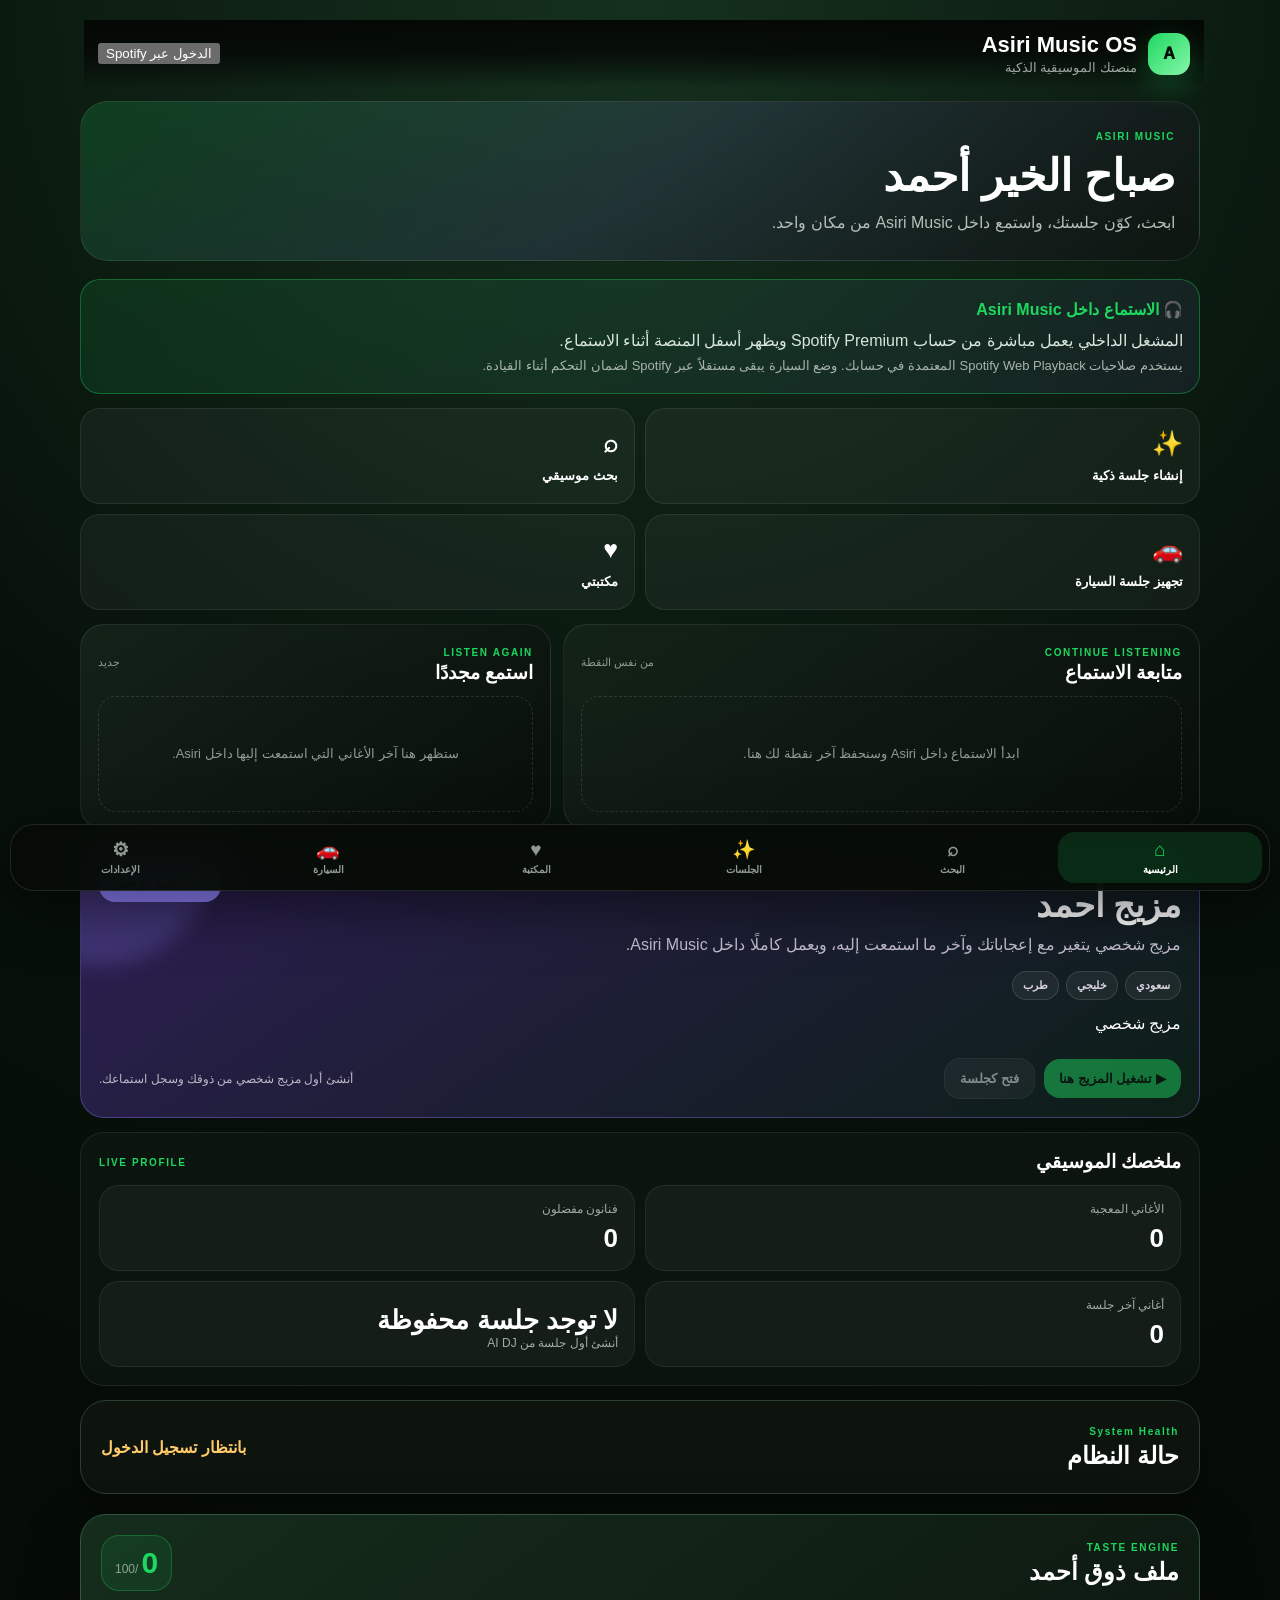
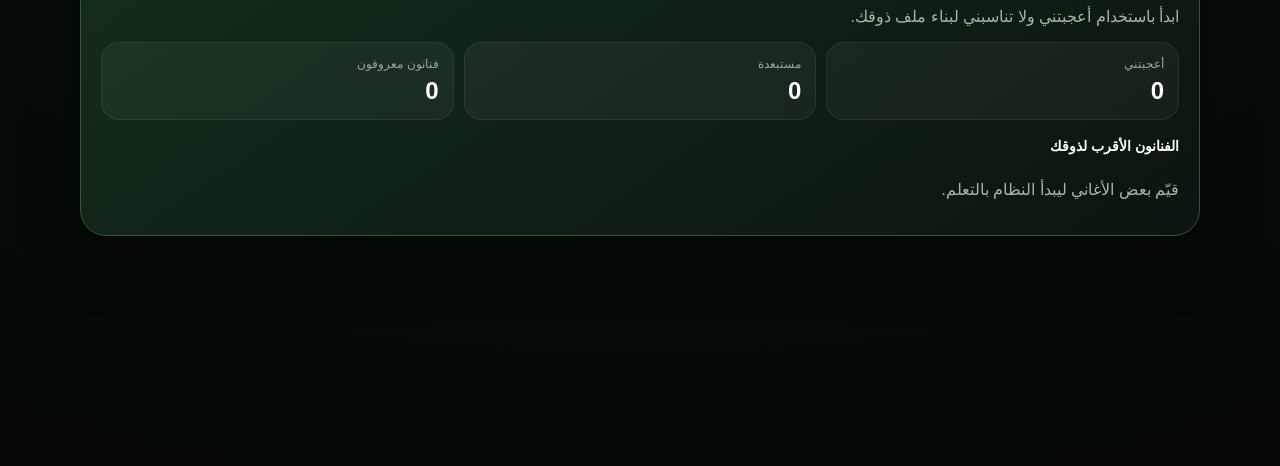
==== asiri-music-staging/index.html @ 25ee683c "Expand Asiri Music universal search" ====
<!doctype html>
<html lang="ar" dir="rtl">
<head>
  <meta charset="utf-8">
  <meta name="viewport" content="width=device-width,initial-scale=1,viewport-fit=cover">
  <meta name="theme-color" content="#07110a">
  <title>Asiri Music OS</title>
  <link rel="stylesheet" href="styles.css?v=20260802-0010">
  <link rel="stylesheet" href="session-controls.css?v=20260802-0010">
  <link rel="stylesheet" href="car-connect.css?v=20260808-driver-v1">
  <link rel="stylesheet" href="os-shell.css?v=20260802-0010">
  <link rel="stylesheet" href="stable-web.css?v=20260802-0010">
  <link rel="stylesheet" href="library.css?v=20260807-library-v1">
  <link rel="stylesheet" href="now-playing.css?v=20260808-continuous-v1">
  <link rel="stylesheet" href="listening-history.css?v=20260808-history-v1">
  <link rel="stylesheet" href="smart-mix.css?v=20260808-smartmix-v1">
  <link rel="stylesheet" href="search.css?v=20260808-universal-v1">
  <style>.car-native-card button{width:100%;border:0;border-radius:18px;background:#1ed760;color:#041006;font-weight:900;padding:15px 18px;font-size:16px}.car-native-card button:disabled{opacity:.55}</style>
</head>
<body>
  <main class="shell">
    <header class="os-header"><div class="os-brand"><div class="os-logo">A</div><div><h1>Asiri Music OS</h1><small>منصتك الموسيقية الذكية</small></div></div><button id="loginButton">الدخول عبر Spotify</button></header>

    <section class="os-page is-active" data-os-page="home">
      <div class="os-hero"><span class="eyebrow">ASIRI MUSIC</span><h2 id="osGreeting">مرحبًا أحمد</h2><p>ابحث، كوّن جلستك، واستمع داخل Asiri Music من مكان واحد.</p></div>
      <div class="web-playback-note"><strong>🎧 الاستماع داخل Asiri Music</strong>المشغل الداخلي يعمل مباشرة من حساب Spotify Premium ويظهر أسفل المنصة أثناء الاستماع.<span>يستخدم صلاحيات Spotify Web Playback المعتمدة في حسابك. وضع السيارة يبقى مستقلاً عبر Spotify لضمان التحكم أثناء القيادة.</span></div>
      <div class="os-quick-grid"><button class="os-quick" data-open-page="sessions"><span>✨</span>إنشاء جلسة ذكية</button><button class="os-quick" data-open-page="search"><span>⌕</span>بحث موسيقي</button><button class="os-quick" data-open-page="car"><span>🚗</span>تجهيز جلسة السيارة</button><button class="os-quick" data-open-page="library"><span>♥</span>مكتبتي</button></div>
      <div class="listening-grid"><section class="listening-panel"><div class="listening-panel-head"><div><span class="eyebrow">CONTINUE LISTENING</span><h3>متابعة الاستماع</h3></div><span>من نفس النقطة</span></div><div id="continueListeningContent" class="listening-empty">ابدأ الاستماع داخل Asiri وسنحفظ آخر نقطة لك هنا.</div></section><section class="listening-panel"><div class="listening-panel-head"><div><span class="eyebrow">LISTEN AGAIN</span><h3>استمع مجددًا</h3></div><span id="recentListeningCount">جديد</span></div><div id="recentListeningList" class="recent-listening-list"></div><div id="recentListeningEmpty" class="listening-empty">ستظهر هنا آخر الأغاني التي استمعت إليها داخل Asiri.</div></section></div>
      <section id="smartMixPanel" class="os-panel smart-mix-panel"><div class="smart-mix-head"><div><span class="eyebrow">FOR YOU • ASIRI SMART MIX</span><h3>مزيج أحمد</h3><p>مزيج شخصي يتغير مع إعجاباتك وآخر ما استمعت إليه، ويعمل كاملًا داخل Asiri Music.</p></div><button id="smartMixGenerate" type="button">✨ أنشئ مزيجي</button></div><div id="smartMixSeeds" class="smart-mix-seeds"></div><div class="os-panel-head"><span id="smartMixCount">مزيج شخصي</span></div><div id="smartMixPreview" class="smart-mix-preview"></div><div class="smart-mix-actions"><button id="smartMixPlay" class="smart-mix-play" type="button" disabled>▶ تشغيل المزيج هنا</button><button id="smartMixSession" class="smart-mix-session" type="button" disabled>فتح كجلسة</button><span id="smartMixStatus" class="smart-mix-status" aria-live="polite">جارٍ تجهيز Smart Mix…</span></div></section>
      <div class="os-panel"><div class="os-panel-head"><h3>ملخصك الموسيقي</h3><span class="eyebrow">LIVE PROFILE</span></div><div class="os-dashboard-grid"><article class="os-stat"><span>الأغاني المعجبة</span><strong id="osLikeCount">0</strong></article><article class="os-stat"><span>فنانون مفضلون</span><strong id="osArtistCount">0</strong></article><article class="os-stat"><span>أغاني آخر جلسة</span><strong id="osSessionCount">0</strong></article><article id="osLastSession" class="os-stat"><span>آخر جلسة</span><strong>لا توجد</strong></article></div></div><div id="homeMount"></div>
    </section>

    <section class="os-page" data-os-page="search">
      <div class="os-section-title"><div><h2>البحث الذكي الشامل</h2><p>ابحث بأي كلمة: أغنية، فنان، ألبوم، قائمة، شيلات، موالات أو طلب كامل.</p></div><span>⌕</span></div>
      <div id="searchMount"><section id="searchModule" class="card hero"><div><span class="eyebrow">UNIVERSAL SMART SEARCH</span><h2>ابحث عن كل ما تريد</h2><p>مثال: شيلات، طرب سعودي، أجمل موالات محمد عبده، أو اسم أغنية فقط.</p><div class="search-scope"><span>🎵 أغاني</span><span>🎤 فنانون</span><span>💿 ألبومات</span><span>♫ قوائم Spotify</span></div></div><form id="searchForm"><input id="searchInput" type="search" autocomplete="off" placeholder="اكتب أي شيء تريد سماعه…"><button>بحث</button></form><p id="searchStatusText" class="search-status" aria-live="polite">ابحث في كامل كتالوج Spotify الموسيقي.</p><p id="statusText" class="hidden" aria-live="polite"></p></section><section id="resultsModule"><div class="section-head"><h2>النتائج الشاملة</h2><span id="resultCount"></span></div><div id="results"></div></section></div>
    </section>

    <section class="os-page" data-os-page="sessions">
      <div class="os-section-title"><div><h2>الجلسات</h2><p>أنشئ الجلسة وعدّل ترتيبها ثم استمع إليها هنا.</p></div><span>✨</span></div>
      <div id="sessionsMount"><section id="aiDjCard" class="card ai-dj-card"><div class="section-head"><div><span class="eyebrow">ASIRI AI DJ</span><h2>اصنع جلستك بالكلمات</h2></div><span id="aiDjCount"></span></div><p class="muted">اكتب الجو الذي تريده وسيجمع AI DJ جلسة مرتبة حسب طلبك وملف ذوقك.</p><div class="ai-dj-form"><input id="aiDjPrompt" placeholder="مثال: رحلة ليلية بطرب خليجي هادئ"><button id="aiDjGenerate" type="button">✨ إنشاء الجلسة</button></div><div class="ai-presets"><button type="button" data-ai-preset="جلسة قهوة خليجية هادئة">☕ قهوة</button><button type="button" data-ai-preset="رحلة ليلية وطريق طويل">🚗 سفر</button><button type="button" data-ai-preset="طرب سعودي قديم">🎻 طرب</button><button type="button" data-ai-preset="أغاني خليجية حماسية">🔥 حماس</button></div><p id="aiDjStatus" class="muted">اكتب طلبك أو اختر جلسة جاهزة.</p><div id="aiDjPreview" class="ai-dj-preview"></div><div class="session-primary-actions"><button id="aiDjPlay" class="ai-dj-play" type="button">▶ تشغيل الجلسة هنا</button><button id="saveCurrentSession" type="button">♡ حفظ الجلسة</button></div><p id="saveSessionStatus" aria-live="polite"></p></section></div>
    </section>

    <section class="os-page" data-os-page="library">
      <div class="os-section-title"><div><h2>مكتبتي</h2><p>أغانيك المفضلة وجلساتك محفوظة في مكان واحد.</p></div><span>♥</span></div>
      <div class="library-overview">
        <article class="library-metric"><span>الجلسات المحفوظة</span><strong id="savedSessionsMetric">0</strong></article>
        <article class="library-metric"><span>أغاني المكتبة</span><strong id="libraryTrackMetric">0</strong></article>
      </div>
      <div class="os-panel">
        <div class="os-panel-head"><div><h3>الجلسات المحفوظة</h3></div><span id="savedSessionsCount" class="library-count">0 جلسة</span></div>
        <div id="savedSessionsList" class="saved-session-grid"></div>
        <div id="savedSessionsEmpty" class="os-empty library-empty">لا توجد جلسات محفوظة بعد. أنشئ جلسة من AI DJ ثم اضغط «حفظ الجلسة».</div>
      </div>
      <div class="os-panel">
        <div class="os-panel-head">
          <div><h3>الأغاني المفضلة</h3><span id="libraryLikesLabel" class="muted">إعجابات Asiri + الأغاني المحفوظة في Spotify</span></div>
          <div class="library-panel-actions"><span id="libraryTrackCount" class="library-count">0 أغنية</span><button id="syncSpotifyLibrary" class="library-sync" type="button">↻ مزامنة Spotify</button></div>
        </div>
        <div class="library-search-row"><input id="librarySearch" class="library-search" type="search" autocomplete="off" placeholder="ابحث داخل مكتبتك باسم الأغنية أو الفنان"></div>
        <p id="librarySyncStatus" class="library-status" aria-live="polite"></p>
        <div id="libraryTracks" class="library-track-grid"></div>
        <div id="libraryTracksEmpty" class="os-empty library-empty">لا توجد أغنيات في المكتبة بعد.</div>
      </div>
    </section>

    <section class="os-page" data-os-page="car"><div class="os-section-title"><div><h2>Smart Queue + Driver Mode</h2><p>جهّز ترتيب الأغاني قبل القيادة ثم أكمل التحكم من Spotify أو أزرار السيارة.</p></div><span>🚗</span></div><div class="os-panel"><div class="os-panel-head"><h3>مسار التشغيل الموثوق</h3><span class="eyebrow">SPOTIFY NATIVE</span></div><p class="muted">لا يعتمد وضع السيارة على Web Playback. رتّب Smart Queue هنا ثم افتح الجلسة داخل Spotify.</p></div><div id="carMount"></div></section>

    <section class="os-page" data-os-page="settings"><div class="os-section-title"><div><h2>الإعدادات</h2><p>حالة النظام والحساب والإصدار.</p></div><span>⚙</span></div><div id="settingsMount" class="os-settings-list"><div class="os-setting"><div><strong>بيئة التشغيل</strong><span>النسخة الحية عبر GitHub Pages</span></div><b>Live</b></div><div class="os-setting"><div><strong>وضع التشغيل</strong><span>Web Playback داخل Asiri + Spotify Native للسيارة</span></div><b>Hybrid</b></div><div class="os-setting"><div><strong>الإصدار</strong><span>Asiri Music OS — Smart Mix</span></div><b>1.7</b></div><div class="os-setting"><div><strong>حفظ البيانات</strong><span>الذوق وسجل الاستماع وSmart Mix محفوظة محليًا على جهازك</span></div><b>Private</b></div></div></section>

    <section id="healthCard" class="card health-card"><div><span class="eyebrow">System Health</span><h2>حالة النظام</h2></div><strong id="healthStatus">جارٍ الفحص…</strong></section>
    <section id="profileCard" class="card hidden"><strong id="profileName"></strong><span id="profilePlan"></span></section>
    <section id="tasteDashboard" class="card taste-dashboard"><div class="taste-head"><div><span class="eyebrow">TASTE ENGINE</span><h2>ملف ذوق أحمد</h2></div><div class="taste-score"><strong id="tasteScore">0</strong><span>/100</span></div></div><p id="tasteSummary" class="muted">ابدأ بتقييم الأغاني حتى يتعلم التطبيق ذوقك.</p><div class="taste-stats"><article><span>أعجبتني</span><strong id="tasteLikes">0</strong></article><article><span>مستبعدة</span><strong id="tasteDislikes">0</strong></article><article><span>فنانون معروفون</span><strong id="tasteArtists">0</strong></article></div><div class="taste-top"><h3>الفنانون الأقرب لذوقك</h3><div id="tasteTopArtists"></div></div></section>
  </main>

  <nav class="os-bottom-nav" aria-label="التنقل الرئيسي"><button class="os-nav-button is-active" data-os-target="home"><b>⌂</b>الرئيسية</button><button class="os-nav-button" data-os-target="search"><b>⌕</b>البحث</button><button class="os-nav-button" data-os-target="sessions"><b>✨</b>الجلسات</button><button class="os-nav-button" data-os-target="library"><b>♥</b>المكتبة</button><button class="os-nav-button" data-os-target="car"><b>🚗</b>السيارة</button><button class="os-nav-button" data-os-target="settings"><b>⚙</b>الإعدادات</button></nav>

  <aside id="playerBar" class="player hidden" aria-label="مشغل Asiri Music"><button id="openNowPlaying" class="player-cover-button" type="button" aria-label="فتح شاشة التشغيل"><img id="playerCover" alt="غلاف الأغنية الحالية"></button><div><strong id="playerTitle">اختر أغنية</strong><span id="playerArtist"></span><span class="player-progress"><i id="playerProgress"></i></span></div><button id="prevButton" type="button" aria-label="السابق">⏮</button><button id="playButton" type="button" aria-label="تشغيل أو إيقاف">▶</button><button id="nextButton" type="button" aria-label="التالي">⏭</button></aside>

  <section id="nowPlaying" class="now-playing hidden" aria-label="التشغيل الآن">
    <div id="nowPlayingBackdrop" class="now-playing-backdrop"></div>
    <div class="now-playing-content">
      <header class="now-playing-header"><button id="closeNowPlaying" type="button" aria-label="إغلاق">⌄</button><div><span>يعمل الآن</span><strong>Asiri Music</strong></div><button id="nowFavoriteButton" type="button" aria-label="إضافة للمفضلة">♡</button></header>
      <div class="now-artwork"><img id="nowCover" alt="غلاف الأغنية"></div>
      <div class="now-meta"><h2 id="nowTrack">اختر أغنية</h2><p id="nowArtist">Asiri Music Player</p></div>
      <div class="now-progress-wrap"><input id="nowSeek" type="range" min="0" max="1000" value="0" aria-label="موضع التشغيل"><div class="now-times"><span id="nowPosition">0:00</span><span id="nowDuration">0:00</span></div></div>
      <div class="now-controls"><button id="nowPrevious" type="button" aria-label="السابق">⏮</button><button id="nowPlayPause" class="now-main-play" type="button" aria-label="تشغيل أو إيقاف">▶</button><button id="nowNext" type="button" aria-label="التالي">⏭</button></div>
      <div class="now-actions"><button id="nowSave" type="button">♡ أعجبتني</button><button id="nowQueueToggle" type="button" aria-expanded="false" aria-controls="nowQueuePanel">☷ التالي</button><a id="nowSpotifyLink" target="_blank" rel="noopener">فتح في Spotify</a></div>
      <section id="nowQueuePanel" class="now-queue-panel hidden" aria-label="قائمة التشغيل التالية"><div class="now-queue-head"><div><span class="eyebrow">UP NEXT</span><h3>التالي في Asiri</h3></div><strong id="nowQueueCount">0 أغنية</strong></div><div id="nowQueueList" class="now-queue-list"></div><div id="nowQueueEmpty" class="now-queue-empty">ابدأ أغنية أو جلسة لعرض القائمة هنا.</div></section>
      <p id="nowStatus">المشغل جاهز</p>
    </div>
  </section>
  <template id="trackTemplate"><article class="track"><img class="cover" alt=""><div><strong class="name"></strong><span class="artist"></span><small class="album"></small></div><button class="play" type="button">▶ تشغيل هنا</button><a class="open" target="_blank" rel="noopener">عرض في Spotify</a></article></template>

  <script type="module" src="src/os-shell.js?v=20260802-0010"></script>
  <script type="module" src="src/taste-engine.js?v=20260802-0010"></script>
  <script>window.onSpotifyWebPlaybackSDKReady=()=>window.dispatchEvent(new Event('asiri:spotify-sdk-ready'));</script>
  <script src="https://sdk.scdn.co/spotify-player.js"></script>
  <script src="src/playback-engine-v2.js?v=20260808-history-v1"></script>
  <script type="module" src="src/app.js?v=20260808-history-v1"></script>
  <script type="module" src="src/now-playing.js?v=20260808-history-v1"></script>
  <script type="module" src="src/listening-history.js?v=20260808-history-v1"></script>
  <script type="module" src="src/smart-mix.js?v=20260808-smartmix-v1"></script>
  <script type="module" src="src/car-connect.js?v=20260808-driver-v1"></script>
  <script type="module" src="src/car-playlist.js?v=20260808-driver-v1"></script>
  <script type="module" src="src/precise-search.js?v=20260808-universal-v1"></script>
  <script type="module" src="src/ai-dj.js?v=20260807-library-v1"></script>
  <script type="module" src="src/library.js?v=20260808-continuous-v1"></script>
</body>
</html>
---- asiri-music-staging/styles.css ----
:root{color-scheme:dark;font-family:-apple-system,BlinkMacSystemFont,"Segoe UI",sans-serif;background:#07110a;color:#fff}*{box-sizing:border-box;min-width:0}html,body{width:100%;max-width:100%;overflow-x:hidden}body{margin:0;background:radial-gradient(circle at top,#15301e,#07110a 42%,#050805);min-height:100vh}.shell{width:min(1120px,calc(100% - 28px));max-width:100%;margin:auto;padding:calc(20px + env(safe-area-inset-top)) 0 150px}.shell>*,section,.card{width:100%;max-width:100%}.topbar,.section-head,.health-card,.player,.taste-head{display:flex;align-items:center;justify-content:space-between;gap:14px}.topbar h1,.card h2,.section-head h2{margin:3px 0}.eyebrow{font-size:10px;letter-spacing:1.6px;color:#1ed760;font-weight:900}.topbar button,.hero button,.track .play{border:0;border-radius:999px;background:#1ed760;color:#041006;font-weight:900;padding:12px 16px}.card{margin:20px 0;padding:20px;border:1px solid #2c3f31;border-radius:26px;background:rgba(14,22,16,.86);box-shadow:0 22px 60px rgba(0,0,0,.25);overflow:hidden}.health-card strong{color:#9ca7a0}.health-card.ok strong{color:#1ed760}.health-card.warn strong{color:#ffcb6b}.hero p,#statusText,.muted{color:#a9b4ac}.hero form{display:grid;grid-template-columns:1fr auto;gap:10px;margin-top:18px}.hero input,.ai-dj-form input{width:100%;min-width:0;border:1px solid #37463b;border-radius:18px;background:#09100b;color:#fff;padding:14px 16px;outline:none}.hero input:focus,.ai-dj-form input:focus{border-color:#1ed760}.grid{display:grid;gap:12px}.track{display:grid;grid-template-columns:72px 1fr auto auto;align-items:center;gap:12px;padding:12px;border:1px solid #26352b;border-radius:20px;background:rgba(255,255,255,.035);overflow:hidden}.cover{width:72px;height:72px;object-fit:cover;border-radius:14px;background:#202820}.track strong,.track span,.track small{display:block;overflow:hidden;text-overflow:ellipsis;white-space:nowrap}.track span,.track small{color:#9ca79f;margin-top:4px}.track a{color:#fff;text-decoration:none;border:1px solid #3a493f;border-radius:999px;padding:10px 13px}.ai-dj-card{background:linear-gradient(145deg,rgba(28,25,58,.96),rgba(10,19,14,.96));border-color:#50488d}.ai-dj-card .section-head{align-items:flex-start}.ai-dj-card h2{font-size:clamp(24px,6vw,38px);line-height:1.15}.ai-dj-card>.muted{line-height:1.65;margin:10px 0 0}.ai-dj-form{display:grid;grid-template-columns:minmax(0,1fr) auto;gap:10px;margin-top:16px}.ai-dj-form button,.ai-dj-play{border:0;border-radius:18px;background:#8f82ff;color:#0d0b1e;font-weight:900;padding:14px 18px}.ai-dj-form button:disabled{opacity:.55}.ai-presets{display:flex;gap:8px;flex-wrap:wrap;margin:12px 0}.ai-presets button{border:1px solid #4b466f;border-radius:999px;background:rgba(143,130,255,.1);color:#fff;padding:9px 12px;font-weight:800}.ai-dj-preview{display:grid;grid-template-columns:repeat(2,minmax(0,1fr));gap:9px;margin-top:12px;width:100%}.ai-dj-track{display:grid;grid-template-columns:28px 54px minmax(0,1fr);align-items:center;gap:10px;padding:11px;border-radius:18px;background:rgba(255,255,255,.045);border:1px solid rgba(255,255,255,.08);overflow:hidden;transition:.2s ease}.ai-dj-track.is-playing{border-color:#1ed760;background:linear-gradient(135deg,rgba(30,215,96,.16),rgba(143,130,255,.1));box-shadow:0 0 0 1px rgba(30,215,96,.18)}.ai-track-number{display:grid;place-items:center;width:26px;height:26px;border-radius:50%;background:#8f82ff;color:#0b091a;font-size:11px;font-weight:900}.ai-dj-track.is-playing .ai-track-number{background:#1ed760}.ai-dj-track img{width:54px;height:54px;object-fit:cover;border-radius:11px;background:#202020}.ai-track-info{border:0;background:transparent;color:#fff;text-align:right;padding:4px;cursor:pointer;overflow:hidden}.ai-track-info strong,.ai-track-info small{display:block;max-width:100%;overflow:hidden;text-overflow:ellipsis;white-space:nowrap}.ai-track-info small{color:#a9a6b9;margin-top:5px}.ai-track-actions{grid-column:2/-1;display:grid;grid-template-columns:1.2fr 1fr 1fr;gap:7px}.ai-track-actions button{border:1px solid #4b466f;border-radius:12px;background:rgba(255,255,255,.04);color:#fff;padding:9px 8px;font-size:12px;font-weight:800}.ai-track-actions .ai-track-play{background:#1ed760;color:#051007;border-color:#1ed760}.ai-track-actions .ai-track-like.active{background:#8f82ff;color:#0d0b1e;border-color:#8f82ff}.ai-track-actions .ai-track-dislike.active{background:#ff7373;color:#190707;border-color:#ff7373}.ai-dj-play{width:100%;margin-top:14px;background:#1ed760;color:#051007}.taste-dashboard{background:linear-gradient(145deg,rgba(22,46,29,.95),rgba(12,21,15,.95));border-color:#31563c}.taste-score{display:flex;align-items:baseline;gap:3px;padding:10px 13px;border-radius:18px;background:rgba(30,215,96,.1);border:1px solid rgba(30,215,96,.28)}.taste-score strong{font-size:30px;color:#1ed760}.taste-score span{font-size:12px;color:#92a297}.taste-stats{display:grid;grid-template-columns:repeat(3,1fr);gap:10px;margin-top:16px}.taste-stats article{padding:14px;border-radius:18px;background:rgba(255,255,255,.045);border:1px solid rgba(255,255,255,.08)}.taste-stats span{display:block;color:#9ca79f;font-size:12px}.taste-stats strong{display:block;margin-top:6px;font-size:24px}.taste-top{margin-top:18px}.taste-top h3{font-size:14px;margin:0 0 10px}.taste-top #tasteTopArtists{display:grid;gap:8px}.taste-top #tasteTopArtists>div{display:grid;grid-template-columns:30px 1fr auto;align-items:center;gap:10px;padding:10px;border-radius:15px;background:rgba(255,255,255,.04)}.taste-top #tasteTopArtists>div>span{display:grid;place-items:center;width:27px;height:27px;border-radius:50%;background:#1ed760;color:#061009;font-size:12px;font-weight:900}.taste-top b{color:#90a0ff}.taste-actions{grid-column:2/-1;display:flex;gap:8px;flex-wrap:wrap}.taste-actions button{border:1px solid #3b4b40;border-radius:999px;background:#111813;color:#fff;padding:9px 12px;font-weight:800}.taste-actions .taste-like.active{background:#1ed760;color:#061009;border-color:#1ed760}.taste-actions .taste-dislike.active{background:#ff7373;color:#180606;border-color:#ff7373}.player{position:fixed;left:max(12px,env(safe-area-inset-left));right:max(12px,env(safe-area-inset-right));bottom:calc(12px + env(safe-area-inset-bottom));z-index:50;padding:11px 13px;border:1px solid #3a493f;border-radius:22px;background:rgba(10,16,12,.95);backdrop-filter:blur(20px);max-width:calc(100vw - 24px);margin:auto}.player img{width:52px;height:52px;border-radius:12px;object-fit:cover}.player>div{flex:1;min-width:0;overflow:hidden}.player strong,.player span{display:block;overflow:hidden;text-overflow:ellipsis;white-space:nowrap}.player span{color:#9ba69e;margin-top:4px}.player button{flex:0 0 auto;width:44px;height:44px;border:0;border-radius:50%;background:#172019;color:#fff;font-size:19px}.player #playButton{background:#1ed760;color:#051007}.hidden{display:none!important}@media(max-width:680px){.shell{width:calc(100% - 20px);padding-bottom:165px}.card{padding:17px;border-radius:22px;margin:14px 0}.topbar{align-items:flex-start}.topbar button{padding:10px 13px}.section-head{gap:8px}.hero form,.ai-dj-form{grid-template-columns:1fr}.ai-dj-form button{width:100%}.ai-presets{display:grid;grid-template-columns:repeat(2,minmax(0,1fr));gap:8px}.ai-presets button{width:100%;padding:11px 8px}.ai-dj-preview{grid-template-columns:1fr;gap:9px}.ai-dj-track{grid-template-columns:28px 56px minmax(0,1fr);padding:10px}.ai-dj-track img{width:56px;height:56px}.ai-track-actions{grid-template-columns:1fr 1fr 1fr}.ai-track-actions button{font-size:11px;padding:9px 5px}.track{grid-template-columns:60px minmax(0,1fr);padding:11px}.cover{width:60px;height:60px}.track .play,.track .open{width:100%;text-align:center}.taste-actions{grid-column:1/-1}.taste-stats{grid-template-columns:repeat(3,1fr);gap:7px}.taste-stats article{padding:10px 7px}.taste-stats span{font-size:10px}.taste-stats strong{font-size:20px}.player{gap:7px;padding:9px}.player img{width:48px;height:48px}.player button{width:38px;height:38px;font-size:17px}}@media(max-width:390px){.shell{width:calc(100% - 14px)}.card{padding:14px}.ai-presets{grid-template-columns:1fr 1fr}.ai-track-actions{grid-template-columns:1fr}.ai-track-actions button{width:100%}.player{left:7px;right:7px;max-width:calc(100vw - 14px)}.player img{width:44px;height:44px}.player button{width:36px;height:36px}.topbar h1{font-size:30px}}
---- asiri-music-staging/session-controls.css ----
.ai-track-info em{display:block;min-height:16px;margin-top:4px;color:#1ed760;font-style:normal;font-size:11px;font-weight:800}.ai-track-actions{grid-template-columns:repeat(5,minmax(0,1fr))!important}.ai-track-actions button{min-height:38px;padding:8px 4px!important;font-size:15px!important}.ai-track-actions button[data-action="play"]{background:#1ed760;color:#051007;border-color:#1ed760}.ai-track-actions button[data-action="like"].active{background:#8f82ff;color:#0d0b1e;border-color:#8f82ff}.ai-track-actions button[data-action="remove"]{color:#ff8f8f}.ai-track-actions button:disabled{opacity:.25}.ai-dj-track.is-playing .ai-track-info strong{color:#1ed760}@media(max-width:390px){.ai-track-actions{grid-template-columns:repeat(5,minmax(0,1fr))!important}.ai-track-actions button{width:auto!important;font-size:14px!important;padding:7px 2px!important}}
---- asiri-music-staging/car-connect.css ----
.car-connect-card{background:linear-gradient(145deg,rgba(12,30,18,.98),rgba(8,17,11,.98));border-color:#2d6942}.driver-mode-head{align-items:center}.car-switch{position:relative;display:inline-block;width:62px;height:34px;flex:0 0 auto}.car-switch input{opacity:0;width:0;height:0}.car-switch span{position:absolute;inset:0;border-radius:999px;background:#313b34;transition:.2s;box-shadow:inset 0 0 0 1px #4d5b51}.car-switch span:before{content:'';position:absolute;width:26px;height:26px;right:4px;top:4px;border-radius:50%;background:#fff;transition:.2s}.car-switch input:checked+span{background:#1ed760}.car-switch input:checked+span:before{transform:translateX(-28px);background:#061009}.driver-mode-summary{display:flex;align-items:center;justify-content:space-between;gap:10px;margin:12px 0;padding:12px 14px;border-radius:17px;background:rgba(255,255,255,.05);border:1px solid rgba(255,255,255,.07)}.driver-mode-summary span{color:#9eaaa2;font-size:12px}.driver-mode-summary span[data-enabled='1']{color:#1ed760;font-weight:900}.driver-mode-summary strong{font-size:18px}.driver-primary-actions{display:grid;grid-template-columns:2fr 1fr;gap:9px;margin:16px 0}.driver-primary-actions button,.driver-primary-actions a{min-height:58px;border-radius:17px;border:1px solid #385043;padding:12px 14px;font-weight:900;text-align:center;text-decoration:none;display:flex;align-items:center;justify-content:center}.driver-primary-actions #driverStart{background:#1ed760;color:#041006;border-color:#1ed760;font-size:16px}.driver-primary-actions .driver-secondary{background:#122019;color:#fff}.driver-primary-actions #openSpotify{grid-column:1/-1;background:#fff;color:#111}.driver-primary-actions button:disabled{opacity:.45}.car-connect-card #carStatus[data-ok='1']{color:#c8f8d6}.car-connect-card #carStatus[data-ok='0']{color:#ffad9f}.driver-queue-list{display:grid;gap:8px;margin-top:14px}.driver-queue-row{display:grid;grid-template-columns:28px 48px minmax(0,1fr) auto;gap:9px;align-items:center;padding:9px;border-radius:16px;background:rgba(255,255,255,.045);border:1px solid rgba(255,255,255,.07)}.driver-queue-number{display:grid;place-items:center;width:28px;height:28px;border-radius:10px;background:rgba(30,215,96,.12);color:#7af29e;font-weight:900}.driver-queue-cover{width:48px;height:48px;border-radius:12px;object-fit:cover;background:#162018}.driver-queue-info{min-width:0}.driver-queue-info strong,.driver-queue-info span{display:block;overflow:hidden;text-overflow:ellipsis;white-space:nowrap}.driver-queue-info span{margin-top:4px;color:#9eaaa2;font-size:12px}.driver-queue-actions{display:flex;gap:5px}.driver-queue-actions button{width:38px;height:38px;border:1px solid rgba(255,255,255,.1);border-radius:12px;background:#132019;color:#fff;font-weight:900}.driver-queue-actions button:disabled{opacity:.25}.driver-queue-actions .driver-remove{color:#ffb2a6}.driver-mode-active .driver-mode-card{box-shadow:0 0 0 1px rgba(30,215,96,.22),0 20px 70px rgba(30,215,96,.08)}@media(max-width:680px){.driver-primary-actions{grid-template-columns:1fr}.driver-primary-actions #openSpotify{grid-column:auto}.driver-queue-row{grid-template-columns:28px 44px minmax(0,1fr)}.driver-queue-cover{width:44px;height:44px}.driver-queue-actions{grid-column:2/-1;justify-content:flex-end}.driver-queue-actions button{width:46px;height:42px}}
---- asiri-music-staging/os-shell.css ----
:root{--os-accent:#1ed760;--os-bg:#050805;--os-panel:rgba(14,22,16,.88);--os-muted:#9eaaa2}.os-header{position:sticky;top:0;z-index:35;display:flex;align-items:center;justify-content:space-between;gap:12px;padding:calc(12px + env(safe-area-inset-top)) 14px 12px;margin:0 -4px 14px;background:linear-gradient(180deg,rgba(5,8,5,.98),rgba(5,8,5,.82),transparent);backdrop-filter:blur(18px)}.os-brand{display:flex;align-items:center;gap:11px}.os-logo{display:grid;place-items:center;width:42px;height:42px;border-radius:14px;background:linear-gradient(135deg,#1ed760,#86f7aa);color:#041006;font-weight:1000;box-shadow:0 10px 30px rgba(30,215,96,.25)}.os-brand h1{font-size:22px;margin:0}.os-brand small{display:block;color:var(--os-muted);margin-top:2px}.os-page{display:none}.os-page.is-active{display:block;animation:osIn .22s ease}.os-hero{padding:24px;border-radius:28px;background:linear-gradient(145deg,rgba(30,215,96,.18),rgba(143,130,255,.12),rgba(14,22,16,.96));border:1px solid rgba(255,255,255,.09);margin:10px 0 18px}.os-hero h2{font-size:clamp(28px,8vw,44px);margin:6px 0 8px}.os-hero p{color:#b4beb7;line-height:1.7;margin:0}.os-quick-grid,.os-dashboard-grid{display:grid;grid-template-columns:repeat(2,minmax(0,1fr));gap:10px}.os-quick{border:1px solid rgba(255,255,255,.08);border-radius:20px;background:rgba(255,255,255,.045);color:#fff;padding:16px;text-align:right;font-weight:900;min-height:96px}.os-quick span{display:block;font-size:25px;margin-bottom:10px}.os-panel{margin:14px 0;padding:18px;border-radius:24px;background:var(--os-panel);border:1px solid rgba(255,255,255,.08)}.os-panel-head{display:flex;align-items:center;justify-content:space-between;gap:10px;margin-bottom:12px}.os-panel h2,.os-panel h3{margin:0}.os-stat{padding:16px;border-radius:20px;background:rgba(255,255,255,.04);border:1px solid rgba(255,255,255,.07)}.os-stat span{display:block;color:var(--os-muted);font-size:12px}.os-stat strong{display:block;font-size:26px;margin-top:7px}.os-empty{padding:22px;border:1px dashed rgba(255,255,255,.14);border-radius:20px;text-align:center;color:var(--os-muted)}.os-bottom-nav{position:fixed;z-index:80;left:10px;right:10px;bottom:calc(9px + env(safe-area-inset-bottom));display:grid;grid-template-columns:repeat(6,1fr);gap:4px;padding:7px;border:1px solid rgba(255,255,255,.11);border-radius:24px;background:rgba(7,12,8,.96);backdrop-filter:blur(24px);box-shadow:0 18px 55px rgba(0,0,0,.5)}.os-nav-button{border:0;background:transparent;color:#8f9a92;border-radius:17px;padding:8px 3px;font-size:10px;font-weight:800}.os-nav-button b{display:block;font-size:19px;line-height:1;margin-bottom:5px}.os-nav-button.is-active{background:rgba(30,215,96,.15);color:#fff}.os-nav-button.is-active b{color:var(--os-accent)}.shell{padding-bottom:210px!important}.player{bottom:calc(86px + env(safe-area-inset-bottom))!important}.os-section-title{display:flex;align-items:end;justify-content:space-between;gap:10px;margin:8px 0 14px}.os-section-title h2{margin:0;font-size:28px}.os-section-title p{margin:5px 0 0;color:var(--os-muted)}.os-settings-list{display:grid;gap:9px}.os-setting{display:flex;justify-content:space-between;align-items:center;gap:12px;padding:15px;border-radius:18px;background:rgba(255,255,255,.04);border:1px solid rgba(255,255,255,.07)}.os-setting span{color:var(--os-muted);font-size:12px}.os-page [data-os-moved]{margin-top:12px}@keyframes osIn{from{opacity:0;transform:translateY(5px)}to{opacity:1;transform:none}}@media(max-width:680px){.os-header{padding-left:6px;padding-right:6px}.os-hero{padding:19px;border-radius:24px}.os-dashboard-grid{grid-template-columns:repeat(2,minmax(0,1fr))}.os-bottom-nav{left:6px;right:6px}.os-nav-button{font-size:9px}.os-nav-button b{font-size:18px}}@media(max-width:390px){.os-bottom-nav{gap:1px;padding:6px 4px}.os-nav-button{padding:8px 1px;font-size:8px}.os-logo{width:38px;height:38px}}
---- asiri-music-staging/stable-web.css ----
/* Asiri Music OS — in-app playback */
.web-playback-note{margin:14px 0;padding:16px;border:1px solid rgba(30,215,96,.35);border-radius:20px;background:linear-gradient(135deg,rgba(30,215,96,.12),rgba(143,130,255,.08));color:#d8e6dc;line-height:1.7}.web-playback-note strong{display:block;color:#1ed760;margin-bottom:4px}.web-playback-note span{display:block;color:#a9b4ac;font-size:13px}.track{overflow:hidden}.track .play,.track .open{min-height:52px;display:flex;align-items:center;justify-content:center;text-align:center;white-space:normal;line-height:1.25}.track .play{padding:10px 12px}.track .open{padding:10px 12px}.player{box-shadow:0 18px 55px rgba(0,0,0,.55),0 0 0 1px rgba(30,215,96,.08)}.player.is-playing #playButton{box-shadow:0 0 0 5px rgba(30,215,96,.12)}@media(max-width:640px){.track{grid-template-columns:76px minmax(0,1fr)!important}.track .cover{grid-row:1/span 2}.track>div{min-width:0}.track .name,.track .artist,.track .album{overflow:hidden;text-overflow:ellipsis;white-space:nowrap}.track .play,.track .open{width:100%;font-size:15px}.track .play{grid-column:1/-1}.track .open{grid-column:1/-1}.os-bottom-nav{padding-bottom:max(8px,env(safe-area-inset-bottom))}}
---- asiri-music-staging/library.css ----
.session-primary-actions{display:grid;grid-template-columns:1fr 1fr;gap:9px;margin-top:14px}
.session-primary-actions .ai-dj-play{margin:0}
#saveCurrentSession{border:1px solid rgba(143,130,255,.65);border-radius:18px;background:rgba(143,130,255,.14);color:#fff;font-weight:900;padding:14px 18px}
#saveCurrentSession.is-saved{border-color:rgba(30,215,96,.5);background:rgba(30,215,96,.12);color:#b9ffcf}
#saveSessionStatus{min-height:18px;margin:9px 2px 0;color:#aeb7b1;font-size:12px}

.library-overview{display:grid;grid-template-columns:repeat(2,minmax(0,1fr));gap:10px;margin:12px 0 16px}
.library-metric{padding:16px;border:1px solid rgba(255,255,255,.08);border-radius:20px;background:linear-gradient(145deg,rgba(30,215,96,.08),rgba(143,130,255,.06))}
.library-metric span{display:block;color:#98a49c;font-size:12px}
.library-metric strong{display:block;margin-top:6px;font-size:28px;color:#fff}
.library-panel-actions{display:flex;align-items:center;gap:8px}
.library-count{padding:7px 10px;border-radius:999px;background:rgba(30,215,96,.1);color:#b9ffcf;font-size:11px;font-weight:900}
.library-sync{border:1px solid rgba(255,255,255,.12);border-radius:999px;background:rgba(255,255,255,.05);color:#fff;padding:9px 12px;font-size:12px;font-weight:900}
.library-sync:disabled{opacity:.55}
.library-search-row{display:grid;grid-template-columns:minmax(0,1fr);margin:10px 0}
.library-search{width:100%;border:1px solid #36433a;border-radius:16px;background:#09100b;color:#fff;padding:12px 14px;outline:none}
.library-search:focus{border-color:#1ed760}
.library-status{min-height:18px;margin:6px 2px 12px;color:#97a39b;font-size:12px}

.saved-session-grid{display:grid;grid-template-columns:repeat(2,minmax(0,1fr));gap:10px}
.saved-session-card{display:grid;grid-template-columns:72px minmax(0,1fr);gap:12px;padding:13px;border:1px solid rgba(255,255,255,.09);border-radius:20px;background:rgba(255,255,255,.035)}
.saved-session-cover{width:72px;height:72px;border-radius:15px;object-fit:cover;background:linear-gradient(135deg,#213528,#26223f)}
.saved-session-info{min-width:0}
.saved-session-info strong,.saved-session-info span,.saved-session-info small{display:block;overflow:hidden;text-overflow:ellipsis;white-space:nowrap}
.saved-session-info strong{font-size:15px}
.saved-session-info span{margin-top:5px;color:#b8c2bb;font-size:12px}
.saved-session-info small{margin-top:5px;color:#7f8a83;font-size:11px}
.saved-session-actions{grid-column:1/-1;display:grid;grid-template-columns:repeat(3,minmax(0,1fr));gap:7px}
.saved-session-actions button{border:1px solid rgba(255,255,255,.11);border-radius:12px;background:rgba(255,255,255,.045);color:#fff;padding:9px 7px;font-size:11px;font-weight:850}
.saved-session-actions .session-open{grid-column:span 2;background:#1ed760;border-color:#1ed760;color:#041006}
.saved-session-actions .session-play{background:rgba(143,130,255,.17);border-color:rgba(143,130,255,.4)}
.saved-session-actions .session-delete{color:#ff9a9a;border-color:rgba(255,115,115,.25)}

.library-track-grid{display:grid;grid-template-columns:repeat(2,minmax(0,1fr));gap:10px}
.library-track-card{display:grid;grid-template-columns:64px minmax(0,1fr);gap:11px;align-items:center;padding:11px;border:1px solid rgba(255,255,255,.08);border-radius:18px;background:rgba(255,255,255,.032)}
.library-track-cover{width:64px;height:64px;border-radius:13px;object-fit:cover;background:#1b241e}
.library-track-info{min-width:0}
.library-track-info strong,.library-track-info span{display:block;overflow:hidden;text-overflow:ellipsis;white-space:nowrap}
.library-track-info strong{font-size:14px}
.library-track-info span{margin-top:5px;color:#97a39b;font-size:11px}
.library-source{display:inline-flex!important;width:max-content;max-width:100%;margin-top:7px!important;padding:4px 7px;border-radius:999px;background:rgba(30,215,96,.09);color:#aef4c4!important;font-size:9px!important;font-weight:900}
.library-track-actions{grid-column:1/-1;display:grid;grid-template-columns:1fr 1fr;gap:7px}
.library-track-actions button,.library-track-actions a{display:block;border:1px solid rgba(255,255,255,.11);border-radius:12px;background:rgba(255,255,255,.04);color:#fff;padding:9px;text-align:center;text-decoration:none;font-size:11px;font-weight:850}
.library-track-actions button{background:#1ed760;border-color:#1ed760;color:#041006}
.library-empty[hidden]{display:none}

@media(max-width:720px){
  .saved-session-grid,.library-track-grid{grid-template-columns:1fr}
}
@media(max-width:520px){
  .session-primary-actions{grid-template-columns:1fr}
  .library-overview{grid-template-columns:1fr 1fr}
  .library-panel-actions{align-items:flex-end;flex-direction:column}
  .saved-session-actions{grid-template-columns:repeat(2,minmax(0,1fr))}
  .saved-session-actions .session-open{grid-column:span 2}
}
---- asiri-music-staging/now-playing.css ----
.player-cover-button{flex:0 0 auto;border:0;background:transparent;padding:0;border-radius:12px;cursor:pointer}.player-cover-button img{display:block}.player-progress{display:block;height:3px;margin-top:8px;border-radius:999px;background:#344039;overflow:hidden}.player-progress i{display:block;width:0;height:100%;border-radius:inherit;background:#1ed760;transition:width .35s linear}.player-opened{overflow:hidden}
.now-playing{position:fixed;inset:0;z-index:200;overflow:auto;background:#060906;color:#fff;animation:nowPlayingIn .34s cubic-bezier(.2,.8,.2,1)}.now-playing-backdrop{position:absolute;inset:0;background-size:cover;background-position:center;filter:blur(48px) saturate(1.25);transform:scale(1.18);opacity:.7}.now-playing-backdrop:after{content:"";position:absolute;inset:0;background:linear-gradient(180deg,rgba(3,7,4,.2),rgba(4,8,5,.82) 52%,#050706 100%)}.now-playing-content{position:relative;z-index:1;width:min(100%,620px);min-height:100%;margin:auto;padding:max(18px,env(safe-area-inset-top)) 24px calc(28px + env(safe-area-inset-bottom));display:flex;flex-direction:column}.now-playing-header{display:grid;grid-template-columns:48px 1fr 48px;align-items:center;text-align:center}.now-playing-header button{width:44px;height:44px;border:0;border-radius:50%;background:rgba(255,255,255,.12);color:#fff;font-size:24px;backdrop-filter:blur(18px)}.now-playing-header div{display:flex;flex-direction:column;gap:2px}.now-playing-header span{font-size:11px;color:rgba(255,255,255,.72);font-weight:800}.now-playing-header strong{font-size:14px}.now-playing-header button.active{color:#1ed760}.now-artwork{width:min(82vw,430px);aspect-ratio:1;margin:clamp(26px,7vh,62px) auto 30px;border-radius:30px;overflow:hidden;background:#202521;box-shadow:0 35px 90px rgba(0,0,0,.5)}.now-artwork img{width:100%;height:100%;display:block;object-fit:cover}.now-meta{text-align:right}.now-meta h2{margin:0;font-size:clamp(26px,7vw,38px);white-space:nowrap;overflow:hidden;text-overflow:ellipsis}.now-meta p{margin:8px 0 0;color:rgba(255,255,255,.72);font-size:17px;white-space:nowrap;overflow:hidden;text-overflow:ellipsis}.now-progress-wrap{margin-top:28px}.now-progress-wrap input{width:100%;accent-color:#fff}.now-times{display:flex;justify-content:space-between;margin-top:4px;color:rgba(255,255,255,.58);font-size:12px;direction:ltr}.now-controls{display:flex;align-items:center;justify-content:center;gap:36px;margin:22px 0}.now-controls button{width:58px;height:58px;border:0;background:none;color:#fff;font-size:32px}.now-controls .now-main-play{width:82px;height:82px;border-radius:50%;background:#fff;color:#050706;font-size:31px;box-shadow:0 15px 35px rgba(0,0,0,.3)}.now-actions{display:grid;grid-template-columns:1fr 1fr;gap:10px;margin-top:10px}.now-actions button,.now-actions a{border:1px solid rgba(255,255,255,.2);background:rgba(255,255,255,.09);color:#fff;border-radius:999px;padding:13px;text-align:center;text-decoration:none;font-weight:800;backdrop-filter:blur(16px)}.now-actions button.active{color:#1ed760;border-color:rgba(30,215,96,.55)}#nowStatus{text-align:center;color:rgba(255,255,255,.64);font-size:12px;margin-top:16px}@keyframes nowPlayingIn{from{opacity:0;transform:translateY(26px) scale(.985)}to{opacity:1;transform:none}}@media(max-width:620px){.now-artwork{width:min(83vw,390px);margin-top:34px}.now-playing-content{padding-inline:20px}.now-controls{gap:25px}}
.now-actions{grid-template-columns:repeat(3,minmax(0,1fr))}.now-queue-panel{margin-top:18px;padding:16px;border:1px solid rgba(255,255,255,.12);border-radius:24px;background:rgba(5,10,6,.58);backdrop-filter:blur(24px)}.now-queue-head{display:flex;align-items:center;justify-content:space-between;gap:12px;margin-bottom:12px}.now-queue-head h3{margin:2px 0 0;font-size:18px}.now-queue-head>strong{color:rgba(255,255,255,.62);font-size:12px}.now-queue-list{display:grid;gap:7px}.now-queue-row{width:100%;display:grid;grid-template-columns:30px 48px minmax(0,1fr);gap:10px;align-items:center;padding:8px;border:1px solid transparent;border-radius:16px;background:transparent;color:#fff;text-align:right}.now-queue-row:hover,.now-queue-row:focus-visible{background:rgba(255,255,255,.07);outline:none}.now-queue-row.is-current{background:rgba(30,215,96,.11);border-color:rgba(30,215,96,.28)}.now-queue-number{display:grid;place-items:center;color:rgba(255,255,255,.5);font-size:12px;font-weight:900}.now-queue-row.is-current .now-queue-number{color:#1ed760;font-size:18px}.now-queue-cover{width:48px;height:48px;border-radius:11px;object-fit:cover;background:#1b211d}.now-queue-info{min-width:0}.now-queue-info strong,.now-queue-info small,.now-queue-info em{display:block;overflow:hidden;text-overflow:ellipsis;white-space:nowrap}.now-queue-info small{margin-top:3px;color:rgba(255,255,255,.58);font-size:11px}.now-queue-info em{margin-top:3px;color:rgba(255,255,255,.44);font-size:10px;font-style:normal}.now-queue-row.is-current .now-queue-info em{color:#1ed760;font-weight:800}.now-queue-empty{padding:14px;text-align:center;color:rgba(255,255,255,.55);font-size:12px}@media(max-width:620px){.now-actions{grid-template-columns:1fr 1fr}.now-actions a{grid-column:1/-1}.now-queue-panel{padding:12px}.now-queue-row{grid-template-columns:26px 44px minmax(0,1fr)}.now-queue-cover{width:44px;height:44px}}
---- asiri-music-staging/listening-history.css ----
.listening-grid{display:grid;grid-template-columns:1.15fr .85fr;gap:12px;margin:14px 0}.listening-panel{position:relative;overflow:hidden;padding:17px;border:1px solid rgba(255,255,255,.09);border-radius:24px;background:linear-gradient(145deg,rgba(20,35,25,.96),rgba(9,15,11,.96))}.listening-panel-head{display:flex;align-items:center;justify-content:space-between;gap:10px;margin-bottom:12px}.listening-panel-head h3{margin:2px 0 0}.listening-panel-head>span{color:#8e9b92;font-size:11px}.listening-empty{min-height:116px;display:grid;place-items:center;padding:18px;border:1px dashed rgba(255,255,255,.12);border-radius:18px;color:#8e9b92;text-align:center;font-size:13px}.continue-listening-card{position:relative;isolation:isolate;display:grid;grid-template-columns:78px minmax(0,1fr);gap:12px;align-items:center;min-height:126px;padding:12px;border-radius:20px;background:rgba(255,255,255,.055);overflow:hidden}.continue-cover{width:78px;height:78px;border-radius:16px;object-fit:cover;background:#1b241d}.continue-bg{position:absolute;z-index:-2;inset:-30%;width:160%;height:160%;object-fit:cover;filter:blur(38px) saturate(1.2);opacity:.18}.continue-listening-card:after{content:"";position:absolute;z-index:-1;inset:0;background:linear-gradient(90deg,rgba(5,10,7,.38),rgba(5,10,7,.82))}.continue-info{min-width:0}.continue-info strong,.continue-info span,.continue-info small{display:block;overflow:hidden;text-overflow:ellipsis;white-space:nowrap}.continue-info span{margin-top:4px;color:#abb6ae;font-size:12px}.continue-info small{margin-top:5px;color:#7f8c83;font-size:10px}.continue-progress{height:3px!important;margin-top:9px!important;border-radius:999px;background:rgba(255,255,255,.12)}.continue-progress i{display:block;height:100%;border-radius:inherit;background:#1ed760}.continue-listening-card>button{grid-column:1/-1;min-height:42px;border:0;border-radius:14px;background:#1ed760;color:#041006;font-weight:900}.recent-listening-list{display:grid;gap:7px}.recent-listening-row{display:grid;grid-template-columns:44px minmax(0,1fr) auto;gap:9px;align-items:center;width:100%;padding:8px;border:1px solid transparent;border-radius:15px;background:rgba(255,255,255,.035);color:#fff;text-align:right}.recent-listening-row:hover,.recent-listening-row:focus-visible{border-color:rgba(30,215,96,.35);outline:none}.recent-cover{width:44px;height:44px;border-radius:11px;object-fit:cover;background:#1b241d}.recent-info{min-width:0}.recent-info strong,.recent-info small{display:block;overflow:hidden;text-overflow:ellipsis;white-space:nowrap}.recent-info small{margin-top:3px;color:#8f9b92;font-size:10px}.recent-listening-row em{color:#718077;font-size:9px;font-style:normal;white-space:nowrap}@media(max-width:760px){.listening-grid{grid-template-columns:1fr}.continue-listening-card{grid-template-columns:68px minmax(0,1fr)}.continue-cover{width:68px;height:68px}}
---- asiri-music-staging/smart-mix.css ----
.smart-mix-panel{position:relative;overflow:hidden;background:linear-gradient(145deg,rgba(48,32,88,.96),rgba(12,31,22,.97));border-color:rgba(154,130,255,.32)}
.smart-mix-panel:before{content:"";position:absolute;width:220px;height:220px;left:-90px;top:-100px;border-radius:50%;background:rgba(143,130,255,.22);filter:blur(10px);pointer-events:none}
.smart-mix-head{position:relative;display:flex;align-items:flex-start;justify-content:space-between;gap:16px}
.smart-mix-head h3{font-size:clamp(24px,6vw,34px);margin:4px 0 7px}
.smart-mix-head p{max-width:590px;margin:0;color:#c3bdcf;line-height:1.6}
.smart-mix-head>button,.smart-mix-actions button{border:0;border-radius:16px;padding:12px 15px;font-weight:900;cursor:pointer}
.smart-mix-head>button{background:#8f82ff;color:#0c0917;white-space:nowrap}
.smart-mix-head>button:disabled,.smart-mix-actions button:disabled{opacity:.48;cursor:default}
.smart-mix-seeds{position:relative;display:flex;gap:7px;flex-wrap:wrap;margin:14px 0}
.smart-mix-seeds span{padding:7px 10px;border:1px solid rgba(255,255,255,.12);border-radius:999px;background:rgba(255,255,255,.055);color:#d9d4e1;font-size:11px;font-weight:800}
.smart-mix-preview{position:relative;display:grid;grid-template-columns:repeat(3,minmax(0,1fr));gap:8px}
.smart-mix-track{display:grid;grid-template-columns:48px minmax(0,1fr);align-items:center;gap:9px;border:1px solid rgba(255,255,255,.09);border-radius:16px;background:rgba(255,255,255,.045);color:#fff;padding:8px;text-align:right;cursor:pointer}
.smart-mix-track img{width:48px;height:48px;border-radius:11px;object-fit:cover;background:#202020}
.smart-mix-track span,.smart-mix-track strong,.smart-mix-track small{display:block;min-width:0;overflow:hidden;text-overflow:ellipsis;white-space:nowrap}
.smart-mix-track small{color:#aaa4b3;margin-top:4px}
.smart-mix-actions{position:relative;display:grid;grid-template-columns:auto auto minmax(0,1fr);align-items:center;gap:9px;margin-top:13px}
.smart-mix-play{background:#1ed760;color:#041006}
.smart-mix-session{background:rgba(255,255,255,.09);color:#fff;border:1px solid rgba(255,255,255,.1)!important}
.smart-mix-status{color:#bdb7c5;font-size:12px;text-align:left;line-height:1.5}
@media(max-width:760px){.smart-mix-head{display:grid}.smart-mix-head>button{width:100%}.smart-mix-preview{grid-template-columns:1fr 1fr}.smart-mix-actions{grid-template-columns:1fr 1fr}.smart-mix-status{grid-column:1/-1;text-align:right}}
@media(max-width:430px){.smart-mix-preview{grid-template-columns:1fr}.smart-mix-actions{grid-template-columns:1fr}.smart-mix-status{grid-column:auto}}
---- asiri-music-staging/search.css ----
.search-scope{display:flex;gap:7px;flex-wrap:wrap;margin:12px 0 2px}.search-scope span{padding:7px 10px;border:1px solid rgba(30,215,96,.24);border-radius:999px;background:rgba(30,215,96,.07);color:#c9d8ce;font-size:11px;font-weight:800}.search-status{margin:14px 0 0;color:#a9b4ac;line-height:1.55}.search-group{display:grid;gap:10px;margin:14px 0 22px}.search-group-head{display:flex;align-items:end;justify-content:space-between;gap:10px}.search-group-head h3{margin:0;font-size:20px}.search-group-head span{color:#8d9b92;font-size:12px}.search-entity-grid{display:grid;grid-template-columns:repeat(3,minmax(0,1fr));gap:9px}.search-entity{display:grid;grid-template-columns:58px minmax(0,1fr);align-items:center;gap:10px;min-height:82px;padding:11px;border:1px solid #26352b;border-radius:18px;background:rgba(255,255,255,.035);color:#fff;text-decoration:none}.search-entity:hover,.search-entity:focus-visible{border-color:#1ed760;background:rgba(30,215,96,.08);outline:none}.search-entity-art{display:grid;place-items:center;width:58px;height:58px;border-radius:14px;overflow:hidden;background:#172019;color:#1ed760;font-size:22px}.search-entity-art img{width:100%;height:100%;object-fit:cover}.search-entity strong,.search-entity small,.search-entity em{display:block;overflow:hidden;text-overflow:ellipsis;white-space:nowrap}.search-entity small{margin-top:4px;color:#9ca79f}.search-entity em{margin-bottom:3px;color:#1ed760;font-size:9px;font-style:normal;font-weight:900;letter-spacing:.7px}.search-track-grid{display:grid;gap:10px}.search-empty{padding:28px 18px;border:1px dashed rgba(255,255,255,.14);border-radius:20px;text-align:center;color:#9eaaa2}@media(max-width:760px){.search-entity-grid{grid-template-columns:1fr 1fr}}@media(max-width:520px){.search-scope{flex-wrap:nowrap;overflow-x:auto;padding-bottom:4px}.search-scope span{flex:0 0 auto}.search-entity-grid{grid-template-columns:1fr}.search-group-head h3{font-size:18px}}
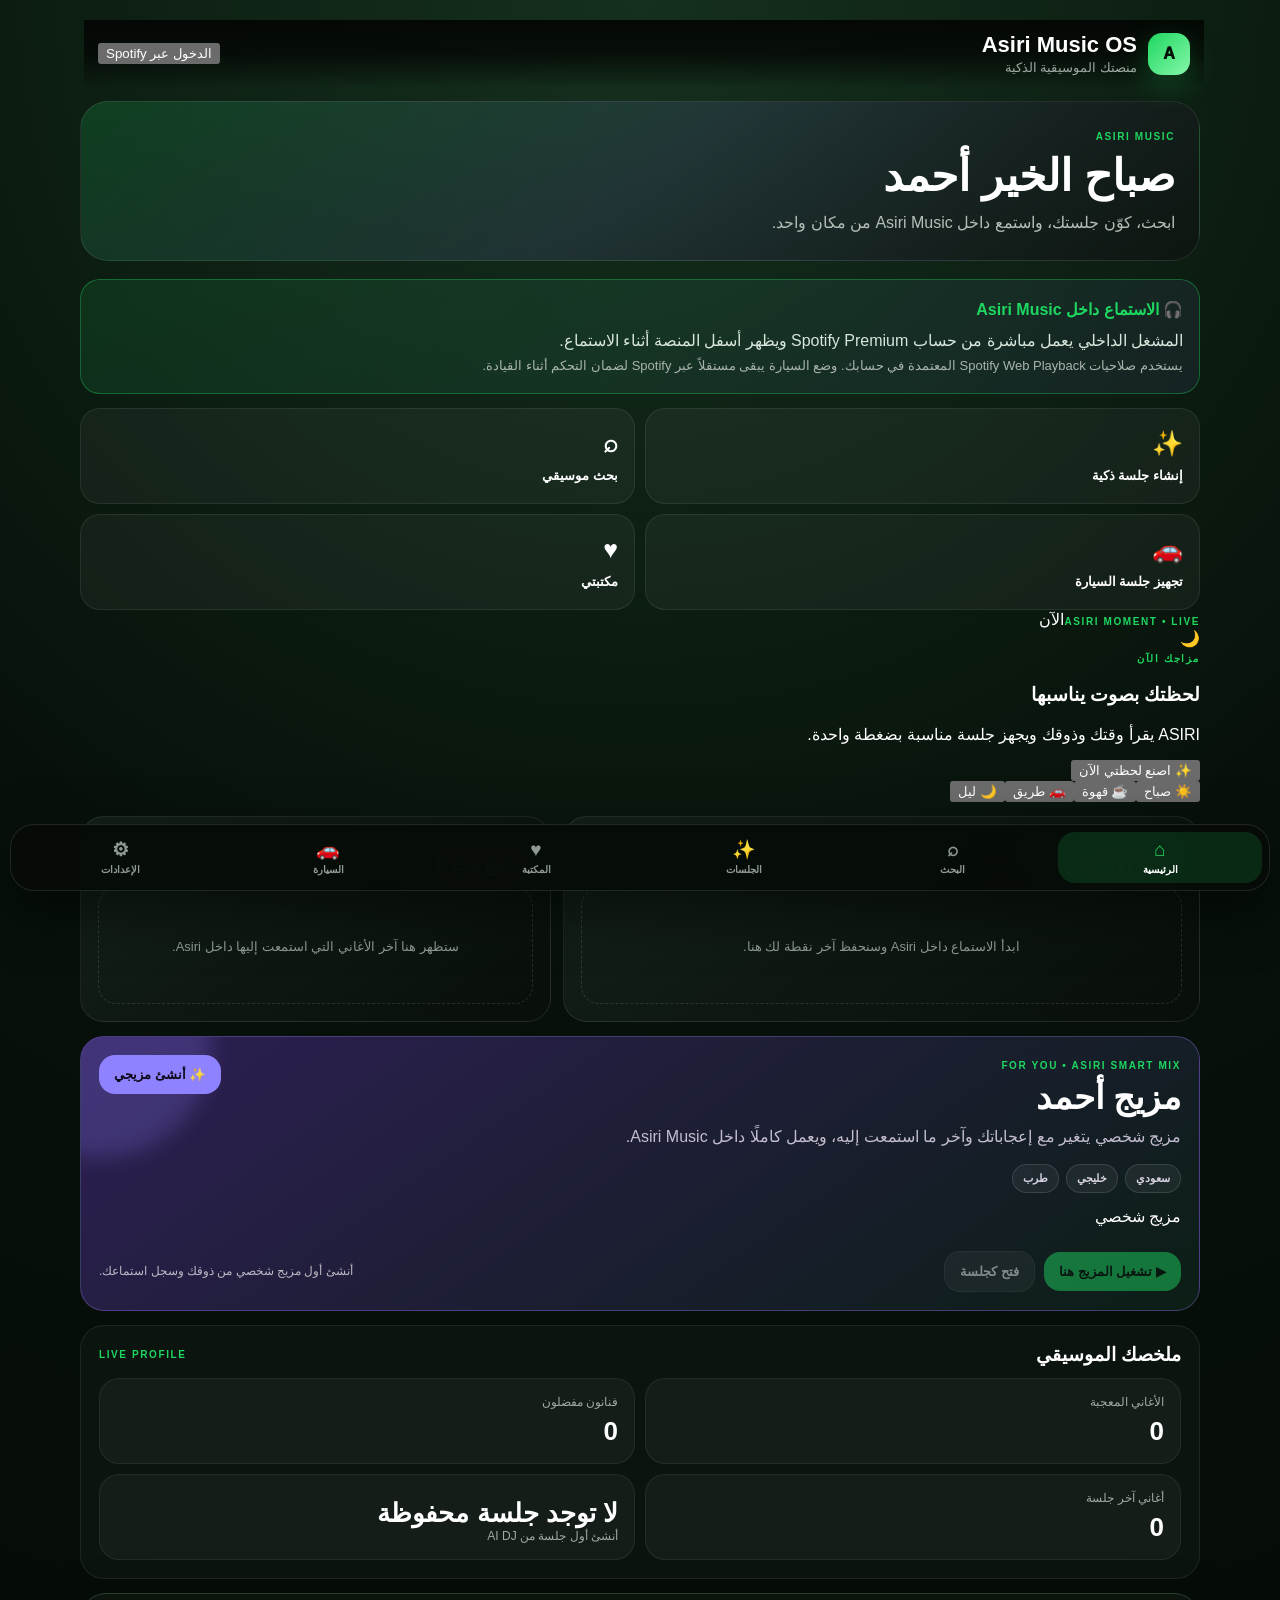
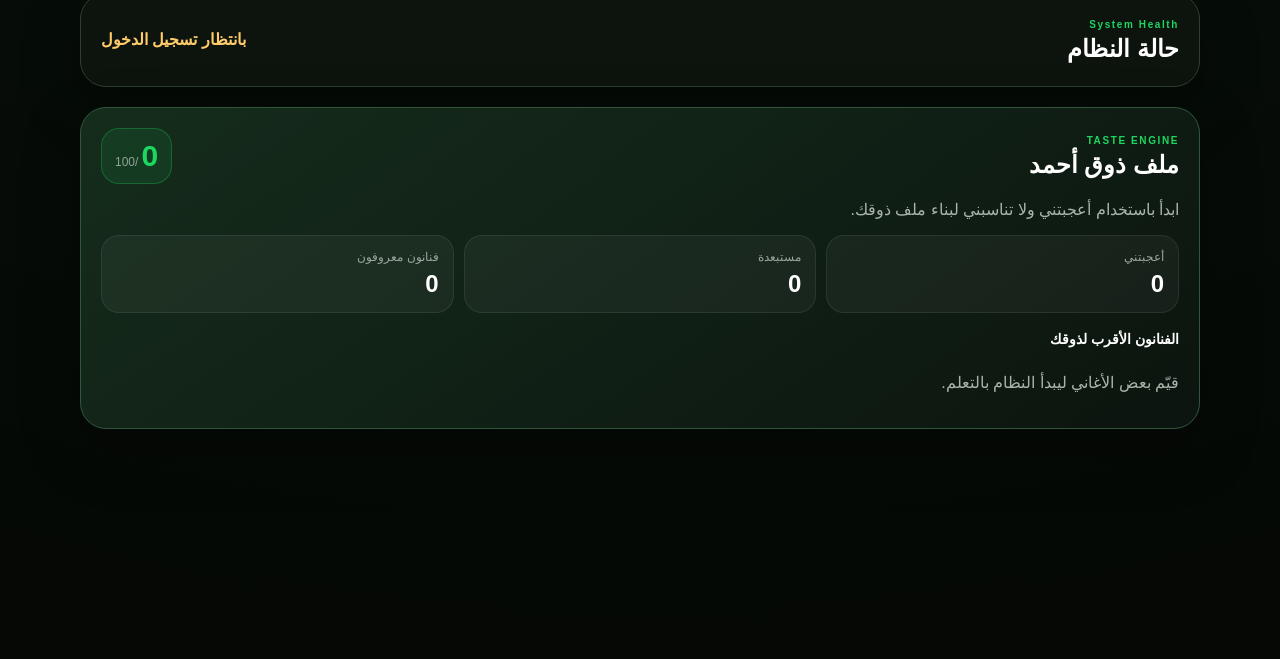
==== commit bb8d7fe9: "Add ASIRI Moment experience" ====
--- a/asiri-music-staging/index.html
+++ b/asiri-music-staging/index.html
@@ -9,9 +9,10 @@
   <link rel="stylesheet" href="session-controls.css?v=20260802-0010">
   <link rel="stylesheet" href="car-connect.css?v=20260808-driver-v1">
   <link rel="stylesheet" href="os-shell.css?v=20260802-0010">
+  <link rel="stylesheet" href="moment.css?v=20260808-moment-v1">
   <link rel="stylesheet" href="stable-web.css?v=20260802-0010">
   <link rel="stylesheet" href="library.css?v=20260807-library-v1">
-  <link rel="stylesheet" href="now-playing.css?v=20260808-continuous-v1">
+  <link rel="stylesheet" href="now-playing.css?v=20260808-ai-dj-v2">
   <link rel="stylesheet" href="listening-history.css?v=20260808-history-v1">
   <link rel="stylesheet" href="smart-mix.css?v=20260808-smartmix-v1">
   <link rel="stylesheet" href="search.css?v=20260808-universal-v1">
@@ -25,6 +26,12 @@
       <div class="os-hero"><span class="eyebrow">ASIRI MUSIC</span><h2 id="osGreeting">مرحبًا أحمد</h2><p>ابحث، كوّن جلستك، واستمع داخل Asiri Music من مكان واحد.</p></div>
       <div class="web-playback-note"><strong>🎧 الاستماع داخل Asiri Music</strong>المشغل الداخلي يعمل مباشرة من حساب Spotify Premium ويظهر أسفل المنصة أثناء الاستماع.<span>يستخدم صلاحيات Spotify Web Playback المعتمدة في حسابك. وضع السيارة يبقى مستقلاً عبر Spotify لضمان التحكم أثناء القيادة.</span></div>
       <div class="os-quick-grid"><button class="os-quick" data-open-page="sessions"><span>✨</span>إنشاء جلسة ذكية</button><button class="os-quick" data-open-page="search"><span>⌕</span>بحث موسيقي</button><button class="os-quick" data-open-page="car"><span>🚗</span>تجهيز جلسة السيارة</button><button class="os-quick" data-open-page="library"><span>♥</span>مكتبتي</button></div>
+      <section id="asiriMoment" class="asiri-moment" aria-labelledby="osMomentTitle">
+        <div class="asiri-moment-head"><span class="eyebrow">ASIRI MOMENT • LIVE</span><span class="asiri-moment-live"><i aria-hidden="true"></i><span id="osMomentClock">الآن</span></span></div>
+        <div class="asiri-moment-copy"><span id="osMomentEmoji" class="asiri-moment-emoji" aria-hidden="true">🌙</span><div><span id="osMomentEyebrow" class="eyebrow">مزاجك الآن</span><h3 id="osMomentTitle">لحظتك بصوت يناسبها</h3><p id="osMomentDescription">ASIRI يقرأ وقتك وذوقك ويجهز جلسة مناسبة بضغطة واحدة.</p></div></div>
+        <button id="osMomentPrimary" class="asiri-moment-primary" type="button">✨ اصنع لحظتي الآن</button>
+        <div class="asiri-moment-presets" aria-label="لحظات جاهزة"><button type="button" data-quick-moment>☀️ صباح</button><button type="button" data-quick-moment>☕ قهوة</button><button type="button" data-quick-moment>🚗 طريق</button><button type="button" data-quick-moment>🌙 ليل</button></div>
+      </section>
       <div class="listening-grid"><section class="listening-panel"><div class="listening-panel-head"><div><span class="eyebrow">CONTINUE LISTENING</span><h3>متابعة الاستماع</h3></div><span>من نفس النقطة</span></div><div id="continueListeningContent" class="listening-empty">ابدأ الاستماع داخل Asiri وسنحفظ آخر نقطة لك هنا.</div></section><section class="listening-panel"><div class="listening-panel-head"><div><span class="eyebrow">LISTEN AGAIN</span><h3>استمع مجددًا</h3></div><span id="recentListeningCount">جديد</span></div><div id="recentListeningList" class="recent-listening-list"></div><div id="recentListeningEmpty" class="listening-empty">ستظهر هنا آخر الأغاني التي استمعت إليها داخل Asiri.</div></section></div>
       <section id="smartMixPanel" class="os-panel smart-mix-panel"><div class="smart-mix-head"><div><span class="eyebrow">FOR YOU • ASIRI SMART MIX</span><h3>مزيج أحمد</h3><p>مزيج شخصي يتغير مع إعجاباتك وآخر ما استمعت إليه، ويعمل كاملًا داخل Asiri Music.</p></div><button id="smartMixGenerate" type="button">✨ أنشئ مزيجي</button></div><div id="smartMixSeeds" class="smart-mix-seeds"></div><div class="os-panel-head"><span id="smartMixCount">مزيج شخصي</span></div><div id="smartMixPreview" class="smart-mix-preview"></div><div class="smart-mix-actions"><button id="smartMixPlay" class="smart-mix-play" type="button" disabled>▶ تشغيل المزيج هنا</button><button id="smartMixSession" class="smart-mix-session" type="button" disabled>فتح كجلسة</button><span id="smartMixStatus" class="smart-mix-status" aria-live="polite">جارٍ تجهيز Smart Mix…</span></div></section>
       <div class="os-panel"><div class="os-panel-head"><h3>ملخصك الموسيقي</h3><span class="eyebrow">LIVE PROFILE</span></div><div class="os-dashboard-grid"><article class="os-stat"><span>الأغاني المعجبة</span><strong id="osLikeCount">0</strong></article><article class="os-stat"><span>فنانون مفضلون</span><strong id="osArtistCount">0</strong></article><article class="os-stat"><span>أغاني آخر جلسة</span><strong id="osSessionCount">0</strong></article><article id="osLastSession" class="os-stat"><span>آخر جلسة</span><strong>لا توجد</strong></article></div></div><div id="homeMount"></div>
@@ -37,7 +44,7 @@
 
     <section class="os-page" data-os-page="sessions">
       <div class="os-section-title"><div><h2>الجلسات</h2><p>أنشئ الجلسة وعدّل ترتيبها ثم استمع إليها هنا.</p></div><span>✨</span></div>
-      <div id="sessionsMount"><section id="aiDjCard" class="card ai-dj-card"><div class="section-head"><div><span class="eyebrow">ASIRI AI DJ</span><h2>اصنع جلستك بالكلمات</h2></div><span id="aiDjCount"></span></div><p class="muted">اكتب الجو الذي تريده وسيجمع AI DJ جلسة مرتبة حسب طلبك وملف ذوقك.</p><div class="ai-dj-form"><input id="aiDjPrompt" placeholder="مثال: رحلة ليلية بطرب خليجي هادئ"><button id="aiDjGenerate" type="button">✨ إنشاء الجلسة</button></div><div class="ai-presets"><button type="button" data-ai-preset="جلسة قهوة خليجية هادئة">☕ قهوة</button><button type="button" data-ai-preset="رحلة ليلية وطريق طويل">🚗 سفر</button><button type="button" data-ai-preset="طرب سعودي قديم">🎻 طرب</button><button type="button" data-ai-preset="أغاني خليجية حماسية">🔥 حماس</button></div><p id="aiDjStatus" class="muted">اكتب طلبك أو اختر جلسة جاهزة.</p><div id="aiDjPreview" class="ai-dj-preview"></div><div class="session-primary-actions"><button id="aiDjPlay" class="ai-dj-play" type="button">▶ تشغيل الجلسة هنا</button><button id="saveCurrentSession" type="button">♡ حفظ الجلسة</button></div><p id="saveSessionStatus" aria-live="polite"></p></section></div>
+      <div id="sessionsMount"><section id="aiDjCard" class="card ai-dj-card"><div class="section-head"><div><span class="eyebrow">ASIRI AI DJ</span><h2>اصنع جلستك بالكلمات</h2></div><span id="aiDjCount"></span></div><p class="muted">اكتب طلبك بطريقتك؛ ASIRI DJ يفهم الفنانين والجو والسياق والمدة ثم يرتب الجلسة حسب ذوقك.</p><div class="ai-dj-form"><input id="aiDjPrompt" placeholder="مثال: سفر ليلي، محمد عبده وراشد، هادئة ساعة ونصف"><button id="aiDjGenerate" type="button">✨ إنشاء الجلسة</button></div><div class="ai-presets"><button type="button" data-ai-preset="جلسة قهوة خليجية هادئة">☕ قهوة</button><button type="button" data-ai-preset="رحلة ليلية وطريق طويل">🚗 سفر</button><button type="button" data-ai-preset="طرب سعودي قديم">🎻 طرب</button><button type="button" data-ai-preset="أغاني خليجية حماسية">🔥 حماس</button></div><p id="aiDjIntent" class="muted" aria-live="polite"></p><p id="aiDjStatus" class="muted">اكتب طلبك أو اختر جلسة جاهزة.</p><div id="aiDjPreview" class="ai-dj-preview"></div><div class="session-primary-actions"><button id="aiDjPlay" class="ai-dj-play" type="button">▶ تشغيل الجلسة هنا</button><button id="saveCurrentSession" type="button">♡ حفظ الجلسة</button></div><p id="saveSessionStatus" aria-live="polite"></p></section></div>
     </section>
 
     <section class="os-page" data-os-page="library">
@@ -65,7 +72,7 @@
 
     <section class="os-page" data-os-page="car"><div class="os-section-title"><div><h2>Smart Queue + Driver Mode</h2><p>جهّز ترتيب الأغاني قبل القيادة ثم أكمل التحكم من Spotify أو أزرار السيارة.</p></div><span>🚗</span></div><div class="os-panel"><div class="os-panel-head"><h3>مسار التشغيل الموثوق</h3><span class="eyebrow">SPOTIFY NATIVE</span></div><p class="muted">لا يعتمد وضع السيارة على Web Playback. رتّب Smart Queue هنا ثم افتح الجلسة داخل Spotify.</p></div><div id="carMount"></div></section>
 
-    <section class="os-page" data-os-page="settings"><div class="os-section-title"><div><h2>الإعدادات</h2><p>حالة النظام والحساب والإصدار.</p></div><span>⚙</span></div><div id="settingsMount" class="os-settings-list"><div class="os-setting"><div><strong>بيئة التشغيل</strong><span>النسخة الحية عبر GitHub Pages</span></div><b>Live</b></div><div class="os-setting"><div><strong>وضع التشغيل</strong><span>Web Playback داخل Asiri + Spotify Native للسيارة</span></div><b>Hybrid</b></div><div class="os-setting"><div><strong>الإصدار</strong><span>Asiri Music OS — Smart Mix</span></div><b>1.7</b></div><div class="os-setting"><div><strong>حفظ البيانات</strong><span>الذوق وسجل الاستماع وSmart Mix محفوظة محليًا على جهازك</span></div><b>Private</b></div></div></section>
+    <section class="os-page" data-os-page="settings"><div class="os-section-title"><div><h2>الإعدادات</h2><p>حالة النظام والحساب والإصدار.</p></div><span>⚙</span></div><div id="settingsMount" class="os-settings-list"><div class="os-setting"><div><strong>بيئة التشغيل</strong><span>النسخة الحية عبر GitHub Pages</span></div><b>Live</b></div><div class="os-setting"><div><strong>وضع التشغيل</strong><span>Web Playback داخل Asiri + Spotify Native للسيارة</span></div><b>Hybrid</b></div><div class="os-setting"><div><strong>الإصدار</strong><span>Asiri Music OS — ASIRI MOMENT</span></div><b>1.9</b></div><div class="os-setting"><div><strong>حفظ البيانات</strong><span>الذوق وسجل الاستماع وSmart Mix محفوظة محليًا على جهازك</span></div><b>Private</b></div></div></section>
 
     <section id="healthCard" class="card health-card"><div><span class="eyebrow">System Health</span><h2>حالة النظام</h2></div><strong id="healthStatus">جارٍ الفحص…</strong></section>
     <section id="profileCard" class="card hidden"><strong id="profileName"></strong><span id="profilePlan"></span></section>
@@ -84,26 +91,26 @@
       <div class="now-meta"><h2 id="nowTrack">اختر أغنية</h2><p id="nowArtist">Asiri Music Player</p></div>
       <div class="now-progress-wrap"><input id="nowSeek" type="range" min="0" max="1000" value="0" aria-label="موضع التشغيل"><div class="now-times"><span id="nowPosition">0:00</span><span id="nowDuration">0:00</span></div></div>
       <div class="now-controls"><button id="nowPrevious" type="button" aria-label="السابق">⏮</button><button id="nowPlayPause" class="now-main-play" type="button" aria-label="تشغيل أو إيقاف">▶</button><button id="nowNext" type="button" aria-label="التالي">⏭</button></div>
-      <div class="now-actions"><button id="nowSave" type="button">♡ أعجبتني</button><button id="nowQueueToggle" type="button" aria-expanded="false" aria-controls="nowQueuePanel">☷ التالي</button><a id="nowSpotifyLink" target="_blank" rel="noopener">فتح في Spotify</a></div>
+      <div class="now-actions"><button id="nowSave" type="button">♡ أعجبتني</button><button id="nowMoreLikeThis" type="button">✨ المزيد مثل هذه</button><button id="nowQueueToggle" type="button" aria-expanded="false" aria-controls="nowQueuePanel">☷ التالي</button><a id="nowSpotifyLink" target="_blank" rel="noopener">فتح في Spotify</a></div>
       <section id="nowQueuePanel" class="now-queue-panel hidden" aria-label="قائمة التشغيل التالية"><div class="now-queue-head"><div><span class="eyebrow">UP NEXT</span><h3>التالي في Asiri</h3></div><strong id="nowQueueCount">0 أغنية</strong></div><div id="nowQueueList" class="now-queue-list"></div><div id="nowQueueEmpty" class="now-queue-empty">ابدأ أغنية أو جلسة لعرض القائمة هنا.</div></section>
       <p id="nowStatus">المشغل جاهز</p>
     </div>
   </section>
   <template id="trackTemplate"><article class="track"><img class="cover" alt=""><div><strong class="name"></strong><span class="artist"></span><small class="album"></small></div><button class="play" type="button">▶ تشغيل هنا</button><a class="open" target="_blank" rel="noopener">عرض في Spotify</a></article></template>
 
-  <script type="module" src="src/os-shell.js?v=20260802-0010"></script>
+  <script type="module" src="src/os-shell.js?v=20260808-moment-v1"></script>
   <script type="module" src="src/taste-engine.js?v=20260802-0010"></script>
   <script>window.onSpotifyWebPlaybackSDKReady=()=>window.dispatchEvent(new Event('asiri:spotify-sdk-ready'));</script>
   <script src="https://sdk.scdn.co/spotify-player.js"></script>
-  <script src="src/playback-engine-v2.js?v=20260808-history-v1"></script>
+  <script src="src/playback-engine-v2.js?v=20260808-playback-v4"></script>
   <script type="module" src="src/app.js?v=20260808-history-v1"></script>
-  <script type="module" src="src/now-playing.js?v=20260808-history-v1"></script>
+  <script type="module" src="src/now-playing.js?v=20260808-ai-dj-v2"></script>
   <script type="module" src="src/listening-history.js?v=20260808-history-v1"></script>
   <script type="module" src="src/smart-mix.js?v=20260808-smartmix-v1"></script>
   <script type="module" src="src/car-connect.js?v=20260808-driver-v1"></script>
   <script type="module" src="src/car-playlist.js?v=20260808-driver-v1"></script>
-  <script type="module" src="src/precise-search.js?v=20260808-universal-v1"></script>
-  <script type="module" src="src/ai-dj.js?v=20260807-library-v1"></script>
+  <script type="module" src="src/precise-search.js?v=20260808-playback-v4"></script>
+  <script type="module" src="src/ai-dj.js?v=20260808-moment-v1"></script>
   <script type="module" src="src/library.js?v=20260808-continuous-v1"></script>
 </body>
 </html>
--- a/asiri-music-staging/now-playing.css
+++ b/asiri-music-staging/now-playing.css
@@ -1,3 +1,4 @@
 .player-cover-button{flex:0 0 auto;border:0;background:transparent;padding:0;border-radius:12px;cursor:pointer}.player-cover-button img{display:block}.player-progress{display:block;height:3px;margin-top:8px;border-radius:999px;background:#344039;overflow:hidden}.player-progress i{display:block;width:0;height:100%;border-radius:inherit;background:#1ed760;transition:width .35s linear}.player-opened{overflow:hidden}
 .now-playing{position:fixed;inset:0;z-index:200;overflow:auto;background:#060906;color:#fff;animation:nowPlayingIn .34s cubic-bezier(.2,.8,.2,1)}.now-playing-backdrop{position:absolute;inset:0;background-size:cover;background-position:center;filter:blur(48px) saturate(1.25);transform:scale(1.18);opacity:.7}.now-playing-backdrop:after{content:"";position:absolute;inset:0;background:linear-gradient(180deg,rgba(3,7,4,.2),rgba(4,8,5,.82) 52%,#050706 100%)}.now-playing-content{position:relative;z-index:1;width:min(100%,620px);min-height:100%;margin:auto;padding:max(18px,env(safe-area-inset-top)) 24px calc(28px + env(safe-area-inset-bottom));display:flex;flex-direction:column}.now-playing-header{display:grid;grid-template-columns:48px 1fr 48px;align-items:center;text-align:center}.now-playing-header button{width:44px;height:44px;border:0;border-radius:50%;background:rgba(255,255,255,.12);color:#fff;font-size:24px;backdrop-filter:blur(18px)}.now-playing-header div{display:flex;flex-direction:column;gap:2px}.now-playing-header span{font-size:11px;color:rgba(255,255,255,.72);font-weight:800}.now-playing-header strong{font-size:14px}.now-playing-header button.active{color:#1ed760}.now-artwork{width:min(82vw,430px);aspect-ratio:1;margin:clamp(26px,7vh,62px) auto 30px;border-radius:30px;overflow:hidden;background:#202521;box-shadow:0 35px 90px rgba(0,0,0,.5)}.now-artwork img{width:100%;height:100%;display:block;object-fit:cover}.now-meta{text-align:right}.now-meta h2{margin:0;font-size:clamp(26px,7vw,38px);white-space:nowrap;overflow:hidden;text-overflow:ellipsis}.now-meta p{margin:8px 0 0;color:rgba(255,255,255,.72);font-size:17px;white-space:nowrap;overflow:hidden;text-overflow:ellipsis}.now-progress-wrap{margin-top:28px}.now-progress-wrap input{width:100%;accent-color:#fff}.now-times{display:flex;justify-content:space-between;margin-top:4px;color:rgba(255,255,255,.58);font-size:12px;direction:ltr}.now-controls{display:flex;align-items:center;justify-content:center;gap:36px;margin:22px 0}.now-controls button{width:58px;height:58px;border:0;background:none;color:#fff;font-size:32px}.now-controls .now-main-play{width:82px;height:82px;border-radius:50%;background:#fff;color:#050706;font-size:31px;box-shadow:0 15px 35px rgba(0,0,0,.3)}.now-actions{display:grid;grid-template-columns:1fr 1fr;gap:10px;margin-top:10px}.now-actions button,.now-actions a{border:1px solid rgba(255,255,255,.2);background:rgba(255,255,255,.09);color:#fff;border-radius:999px;padding:13px;text-align:center;text-decoration:none;font-weight:800;backdrop-filter:blur(16px)}.now-actions button.active{color:#1ed760;border-color:rgba(30,215,96,.55)}#nowStatus{text-align:center;color:rgba(255,255,255,.64);font-size:12px;margin-top:16px}@keyframes nowPlayingIn{from{opacity:0;transform:translateY(26px) scale(.985)}to{opacity:1;transform:none}}@media(max-width:620px){.now-artwork{width:min(83vw,390px);margin-top:34px}.now-playing-content{padding-inline:20px}.now-controls{gap:25px}}
 .now-actions{grid-template-columns:repeat(3,minmax(0,1fr))}.now-queue-panel{margin-top:18px;padding:16px;border:1px solid rgba(255,255,255,.12);border-radius:24px;background:rgba(5,10,6,.58);backdrop-filter:blur(24px)}.now-queue-head{display:flex;align-items:center;justify-content:space-between;gap:12px;margin-bottom:12px}.now-queue-head h3{margin:2px 0 0;font-size:18px}.now-queue-head>strong{color:rgba(255,255,255,.62);font-size:12px}.now-queue-list{display:grid;gap:7px}.now-queue-row{width:100%;display:grid;grid-template-columns:30px 48px minmax(0,1fr);gap:10px;align-items:center;padding:8px;border:1px solid transparent;border-radius:16px;background:transparent;color:#fff;text-align:right}.now-queue-row:hover,.now-queue-row:focus-visible{background:rgba(255,255,255,.07);outline:none}.now-queue-row.is-current{background:rgba(30,215,96,.11);border-color:rgba(30,215,96,.28)}.now-queue-number{display:grid;place-items:center;color:rgba(255,255,255,.5);font-size:12px;font-weight:900}.now-queue-row.is-current .now-queue-number{color:#1ed760;font-size:18px}.now-queue-cover{width:48px;height:48px;border-radius:11px;object-fit:cover;background:#1b211d}.now-queue-info{min-width:0}.now-queue-info strong,.now-queue-info small,.now-queue-info em{display:block;overflow:hidden;text-overflow:ellipsis;white-space:nowrap}.now-queue-info small{margin-top:3px;color:rgba(255,255,255,.58);font-size:11px}.now-queue-info em{margin-top:3px;color:rgba(255,255,255,.44);font-size:10px;font-style:normal}.now-queue-row.is-current .now-queue-info em{color:#1ed760;font-weight:800}.now-queue-empty{padding:14px;text-align:center;color:rgba(255,255,255,.55);font-size:12px}@media(max-width:620px){.now-actions{grid-template-columns:1fr 1fr}.now-actions a{grid-column:1/-1}.now-queue-panel{padding:12px}.now-queue-row{grid-template-columns:26px 44px minmax(0,1fr)}.now-queue-cover{width:44px;height:44px}}
+.now-actions{grid-template-columns:repeat(4,minmax(0,1fr))}@media(max-width:620px){.now-actions{grid-template-columns:1fr 1fr}.now-actions a{grid-column:auto}}
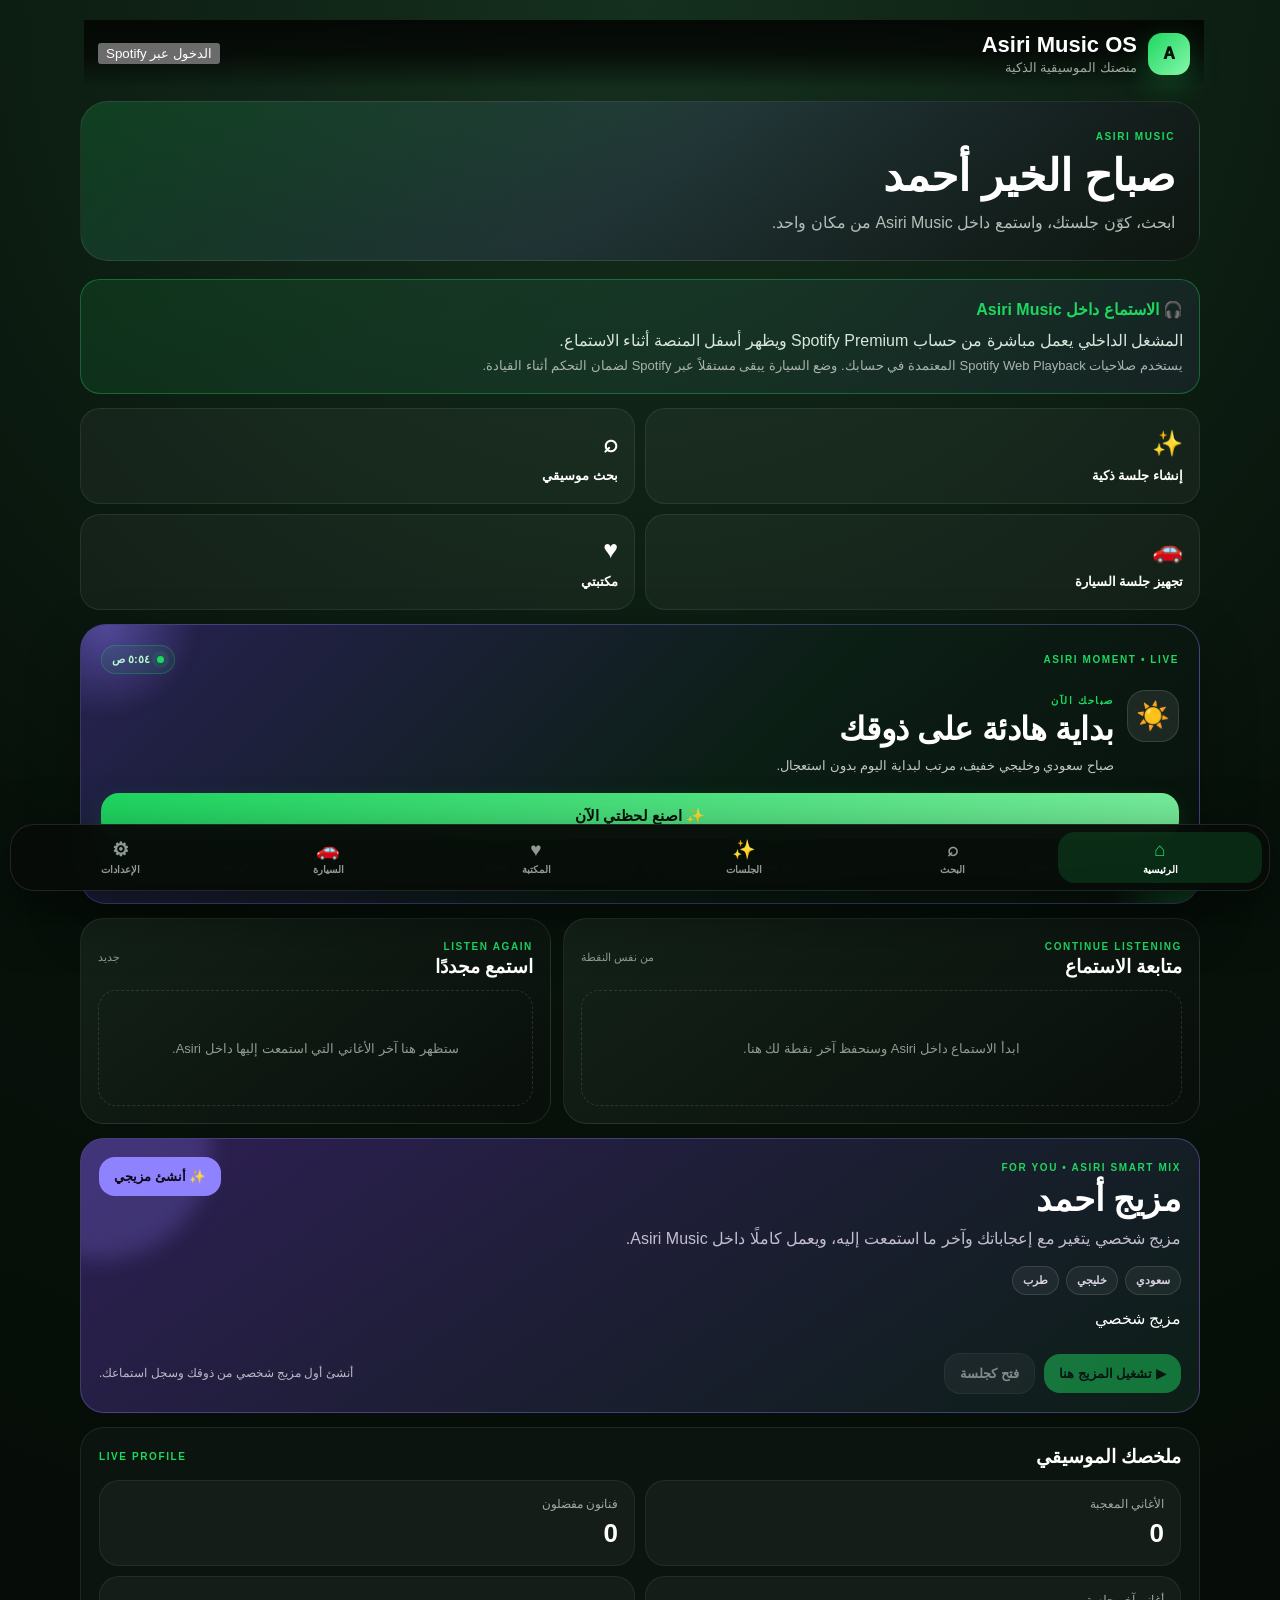
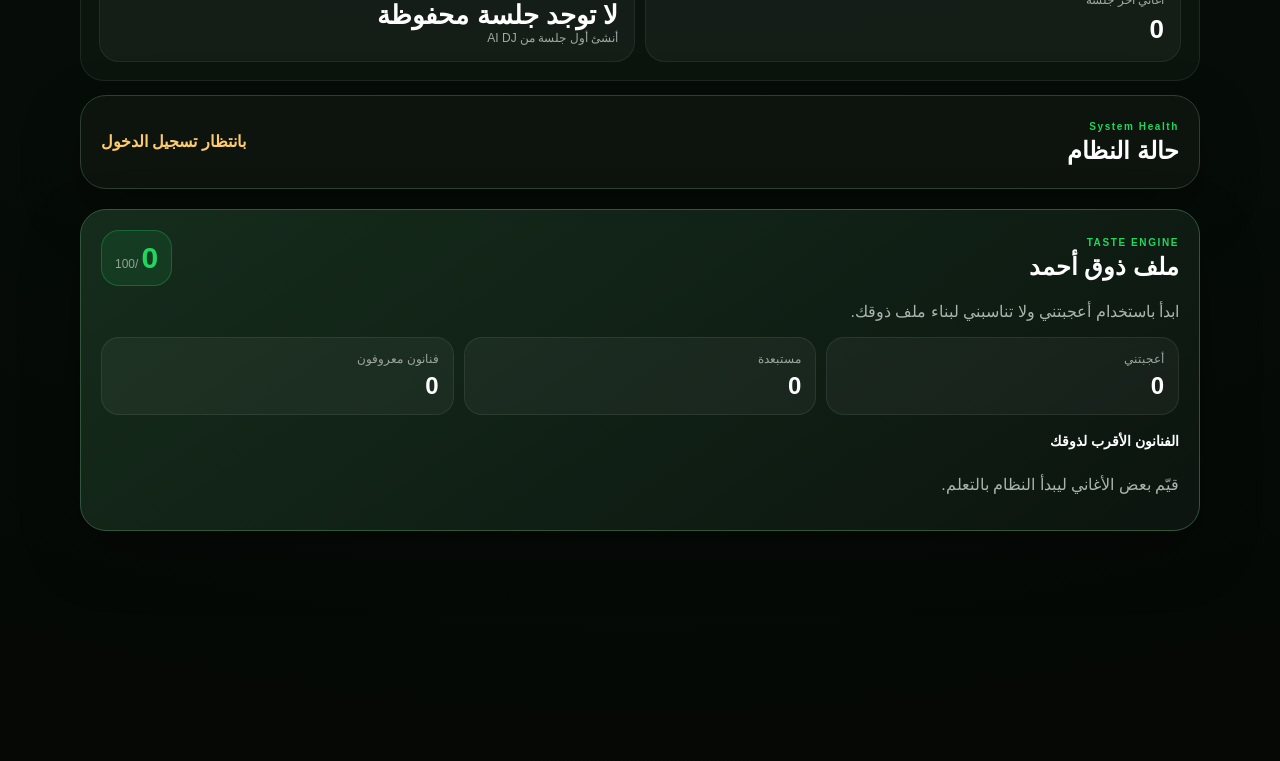
==== commit 7e044bbf: "Harden ASIRI Moment first-tap handoff" ====
--- a/asiri-music-staging/index.html
+++ b/asiri-music-staging/index.html
@@ -98,7 +98,7 @@
   </section>
   <template id="trackTemplate"><article class="track"><img class="cover" alt=""><div><strong class="name"></strong><span class="artist"></span><small class="album"></small></div><button class="play" type="button">▶ تشغيل هنا</button><a class="open" target="_blank" rel="noopener">عرض في Spotify</a></article></template>
 
-  <script type="module" src="src/os-shell.js?v=20260808-moment-v1"></script>
+  <script type="module" src="src/os-shell.js?v=20260808-moment-v2"></script>
   <script type="module" src="src/taste-engine.js?v=20260802-0010"></script>
   <script>window.onSpotifyWebPlaybackSDKReady=()=>window.dispatchEvent(new Event('asiri:spotify-sdk-ready'));</script>
   <script src="https://sdk.scdn.co/spotify-player.js"></script>
@@ -110,7 +110,7 @@
   <script type="module" src="src/car-connect.js?v=20260808-driver-v1"></script>
   <script type="module" src="src/car-playlist.js?v=20260808-driver-v1"></script>
   <script type="module" src="src/precise-search.js?v=20260808-playback-v4"></script>
-  <script type="module" src="src/ai-dj.js?v=20260808-moment-v1"></script>
+  <script type="module" src="src/ai-dj.js?v=20260808-moment-v2"></script>
   <script type="module" src="src/library.js?v=20260808-continuous-v1"></script>
 </body>
 </html>
--- a/asiri-music-staging/moment.css
+++ b/asiri-music-staging/moment.css
@@ -0,0 +1,9 @@
+.asiri-moment{position:relative;isolation:isolate;overflow:hidden;margin:14px 0;padding:20px;border:1px solid rgba(143,130,255,.34);border-radius:26px;background:linear-gradient(135deg,rgba(42,34,88,.94),rgba(12,31,22,.96) 56%,rgba(8,18,12,.98));box-shadow:0 22px 55px rgba(0,0,0,.28)}
+.asiri-moment::before{content:"";position:absolute;z-index:-1;width:190px;height:190px;left:-70px;top:-95px;border-radius:50%;background:radial-gradient(circle,rgba(143,130,255,.42),transparent 68%);filter:blur(4px)}
+.asiri-moment::after{content:"";position:absolute;z-index:-1;width:160px;height:160px;right:-70px;bottom:-95px;border-radius:50%;background:radial-gradient(circle,rgba(30,215,96,.28),transparent 70%)}
+.asiri-moment-head{display:flex;align-items:center;justify-content:space-between;gap:12px;margin-bottom:16px}.asiri-moment-live{display:inline-flex;align-items:center;gap:7px;padding:7px 10px;border:1px solid rgba(30,215,96,.26);border-radius:999px;background:rgba(30,215,96,.08);color:#baf7cf;font-size:11px;font-weight:900}.asiri-moment-live i{width:7px;height:7px;border-radius:50%;background:#1ed760;box-shadow:0 0 0 5px rgba(30,215,96,.1);animation:momentPulse 1.8s ease-in-out infinite}
+.asiri-moment-copy{display:grid;grid-template-columns:auto minmax(0,1fr);align-items:start;gap:13px}.asiri-moment-emoji{display:grid;place-items:center;width:52px;height:52px;border:1px solid rgba(255,255,255,.12);border-radius:18px;background:rgba(255,255,255,.08);font-size:27px}.asiri-moment h3{margin:2px 0 7px;font-size:clamp(22px,5.7vw,32px);letter-spacing:-.4px}.asiri-moment p{margin:0;color:#c3c8c5;line-height:1.65;font-size:13px}
+.asiri-moment-primary{width:100%;margin-top:17px;border:0;border-radius:18px;background:linear-gradient(135deg,#1ed760,#79ef9d);color:#041006;padding:14px 16px;font-size:15px;font-weight:1000;box-shadow:0 12px 28px rgba(30,215,96,.18)}.asiri-moment-presets{display:grid;grid-template-columns:repeat(4,minmax(0,1fr));gap:7px;margin-top:9px}.asiri-moment-presets button{border:1px solid rgba(255,255,255,.1);border-radius:14px;background:rgba(255,255,255,.055);color:#f7f8f7;padding:10px 5px;font-size:11px;font-weight:850}.asiri-moment-presets button:active,.asiri-moment-primary:active{transform:scale(.985)}
+@keyframes momentPulse{0%,100%{opacity:1;transform:scale(1)}50%{opacity:.55;transform:scale(.8)}}
+@media(max-width:390px){.asiri-moment{padding:17px;border-radius:22px}.asiri-moment-presets{grid-template-columns:repeat(2,minmax(0,1fr))}.asiri-moment-copy{gap:10px}.asiri-moment-emoji{width:46px;height:46px;border-radius:15px;font-size:23px}}
+@media(prefers-reduced-motion:reduce){.asiri-moment-live i{animation:none}.asiri-moment-primary,.asiri-moment-presets button{transition:none}}
